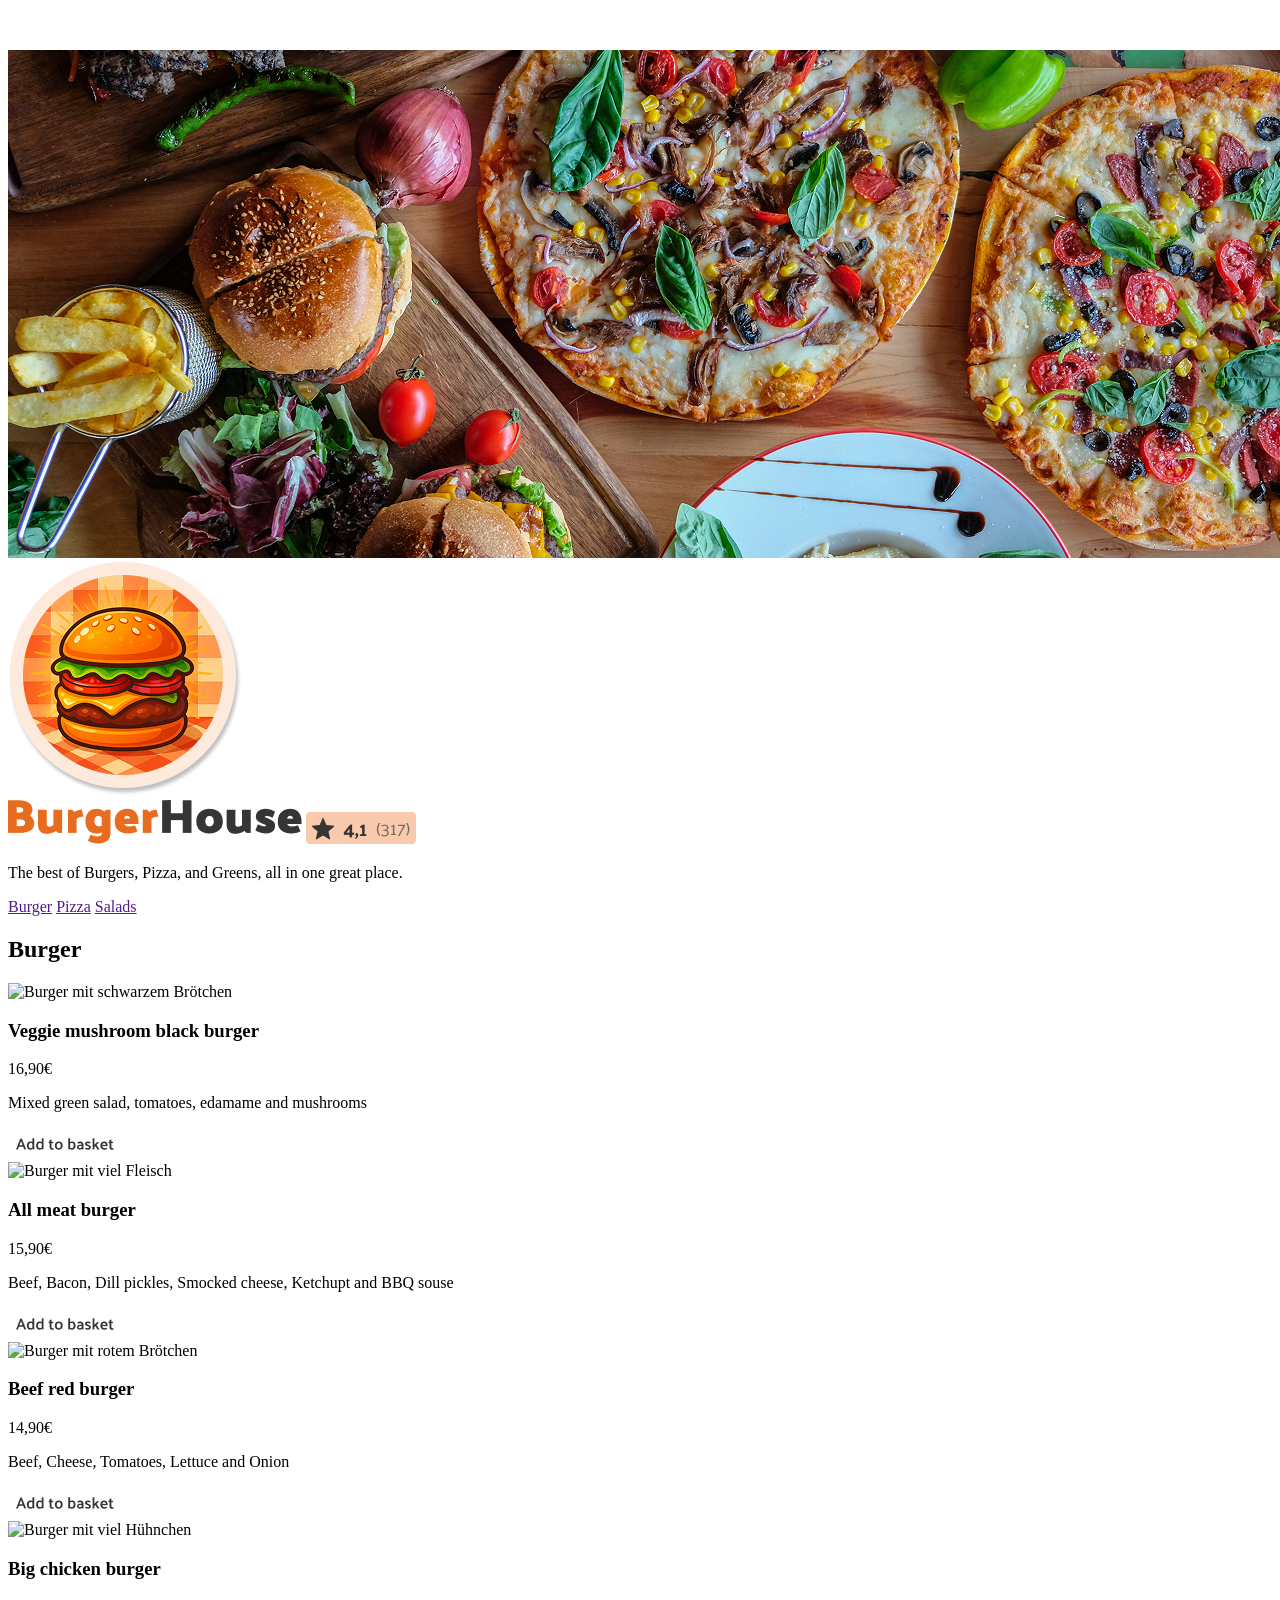
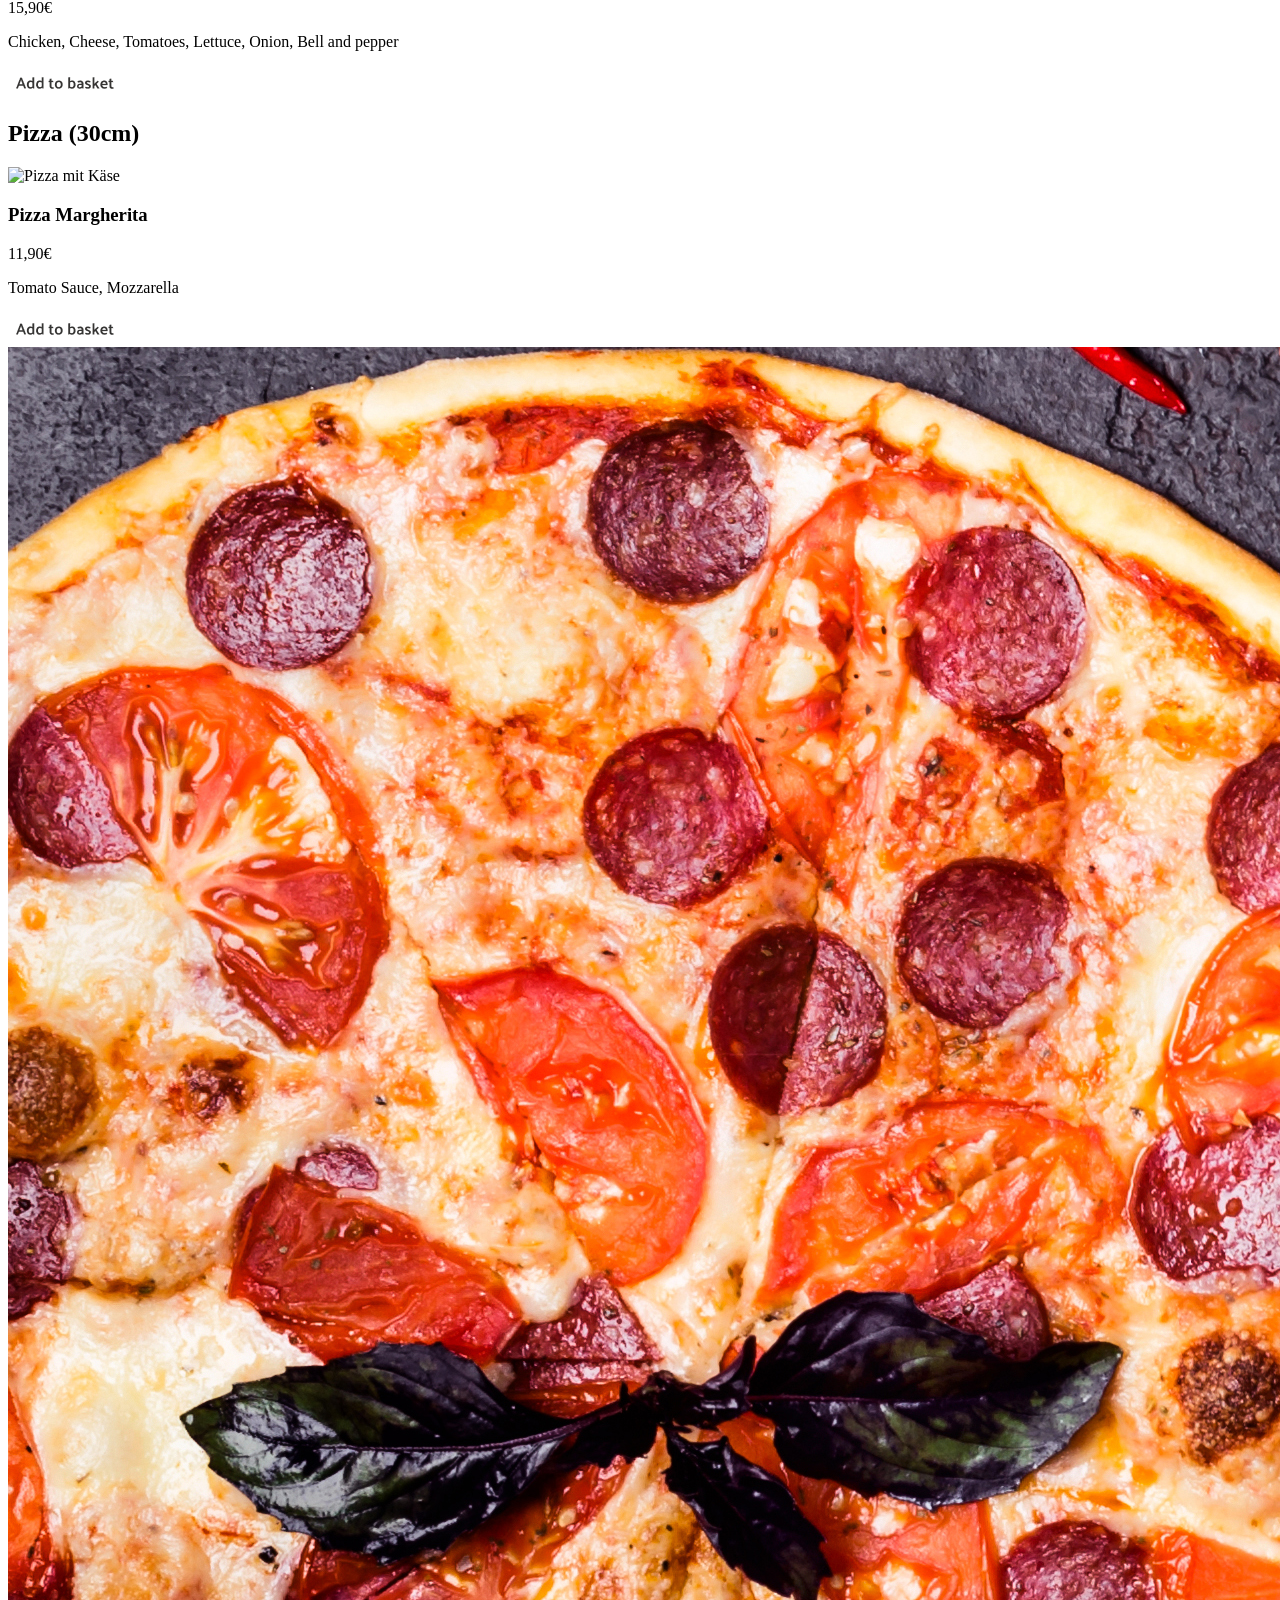
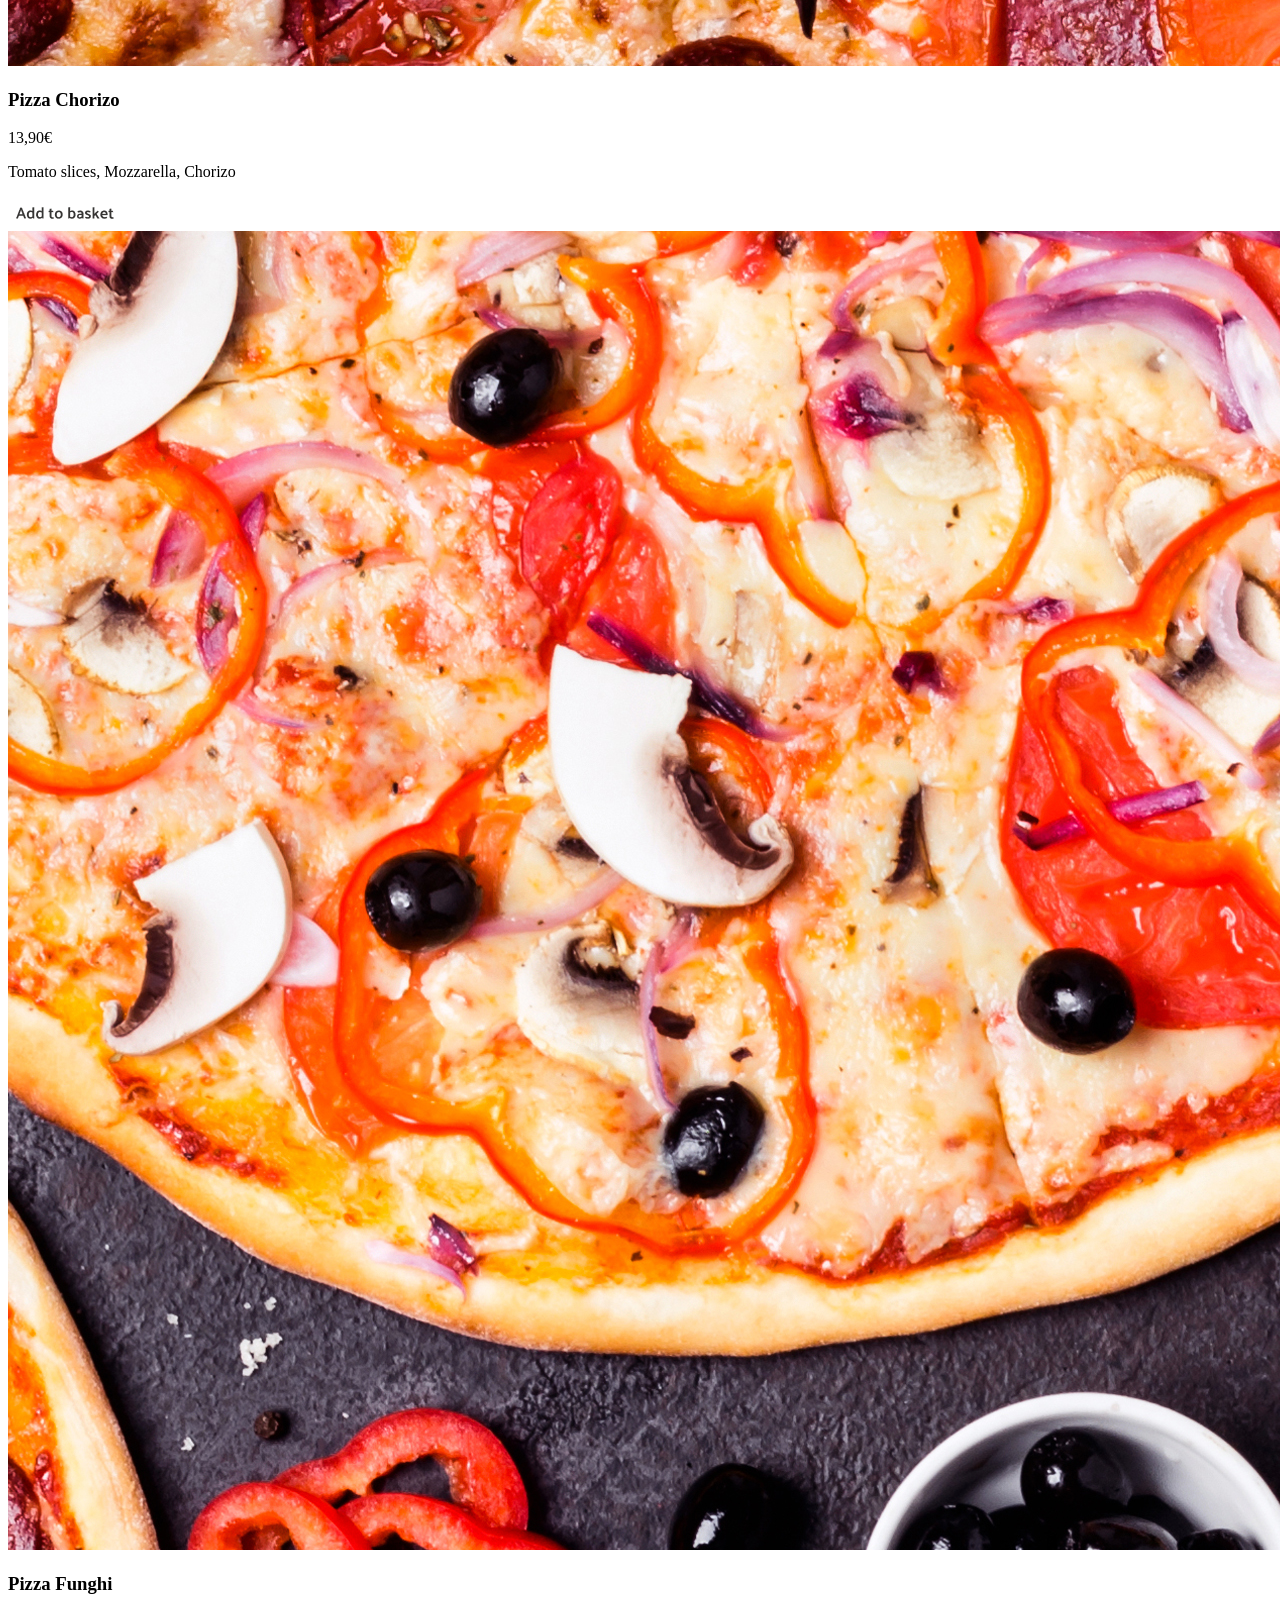
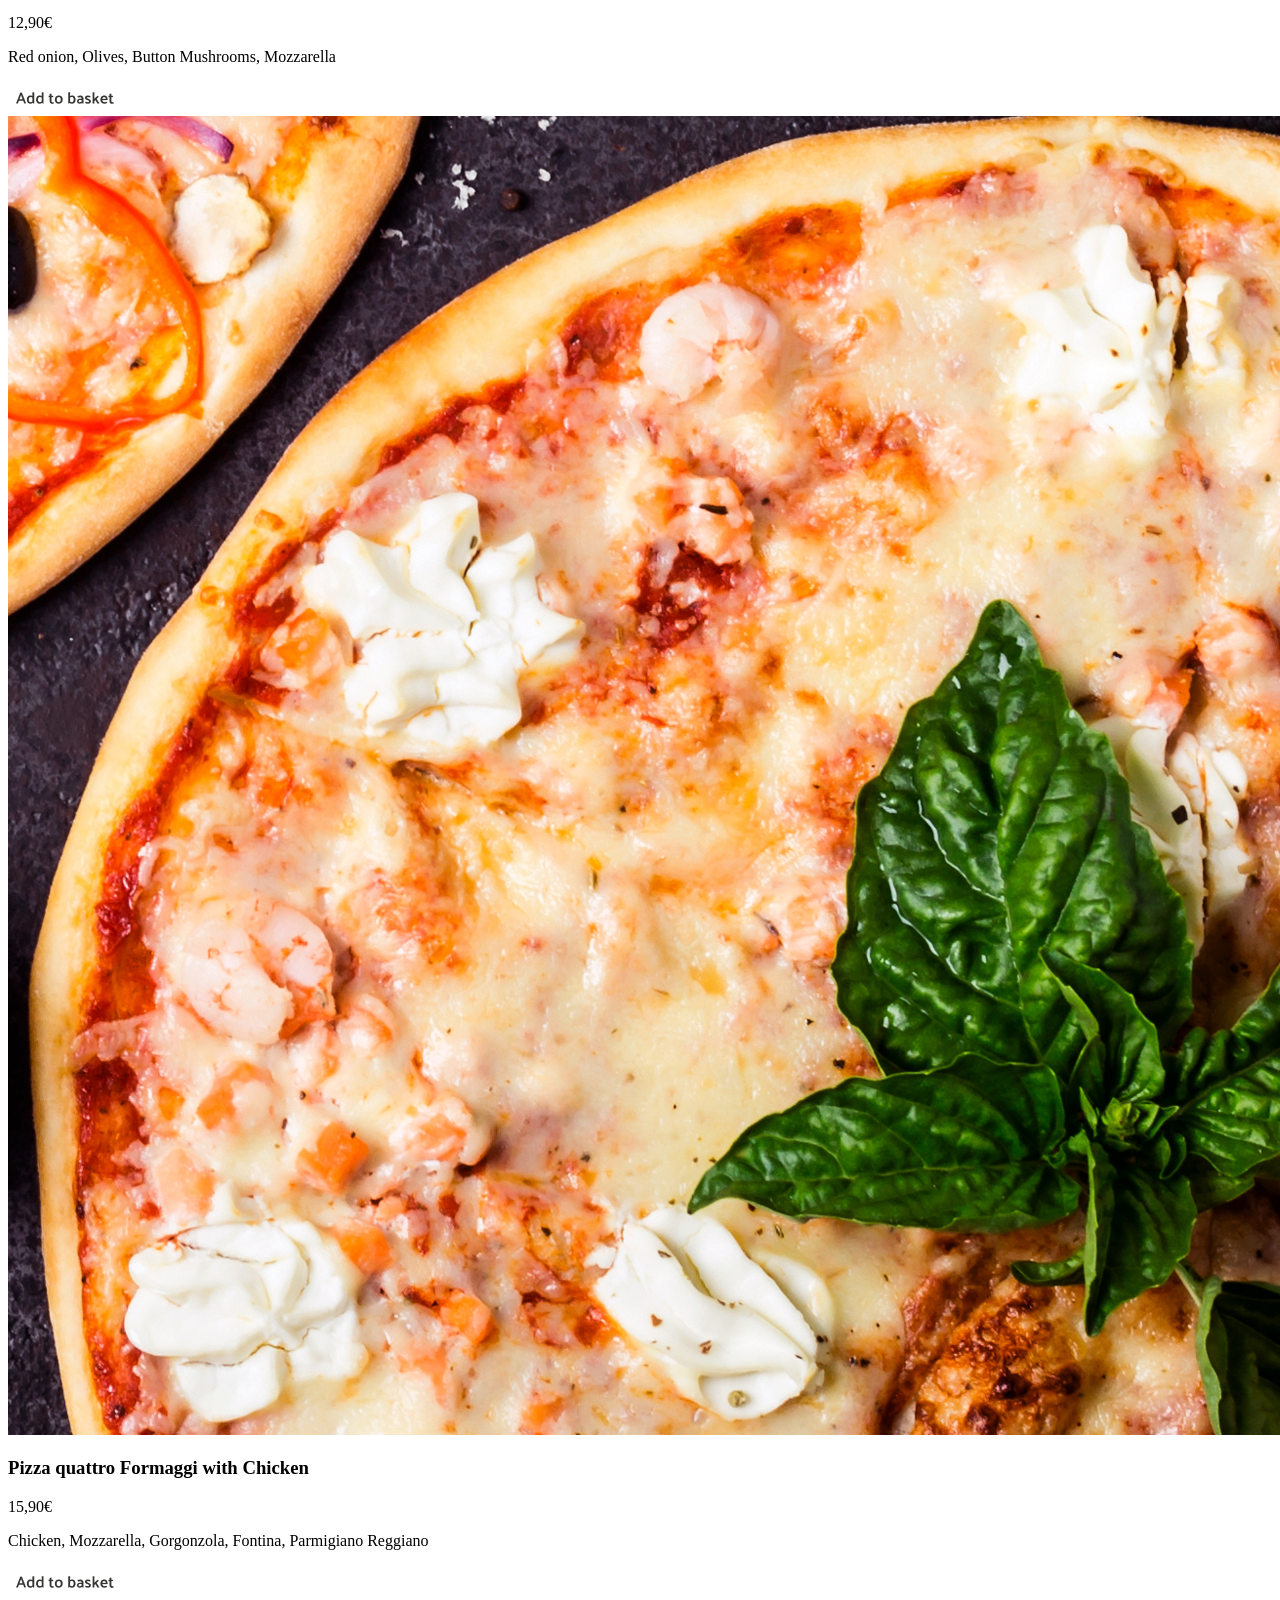
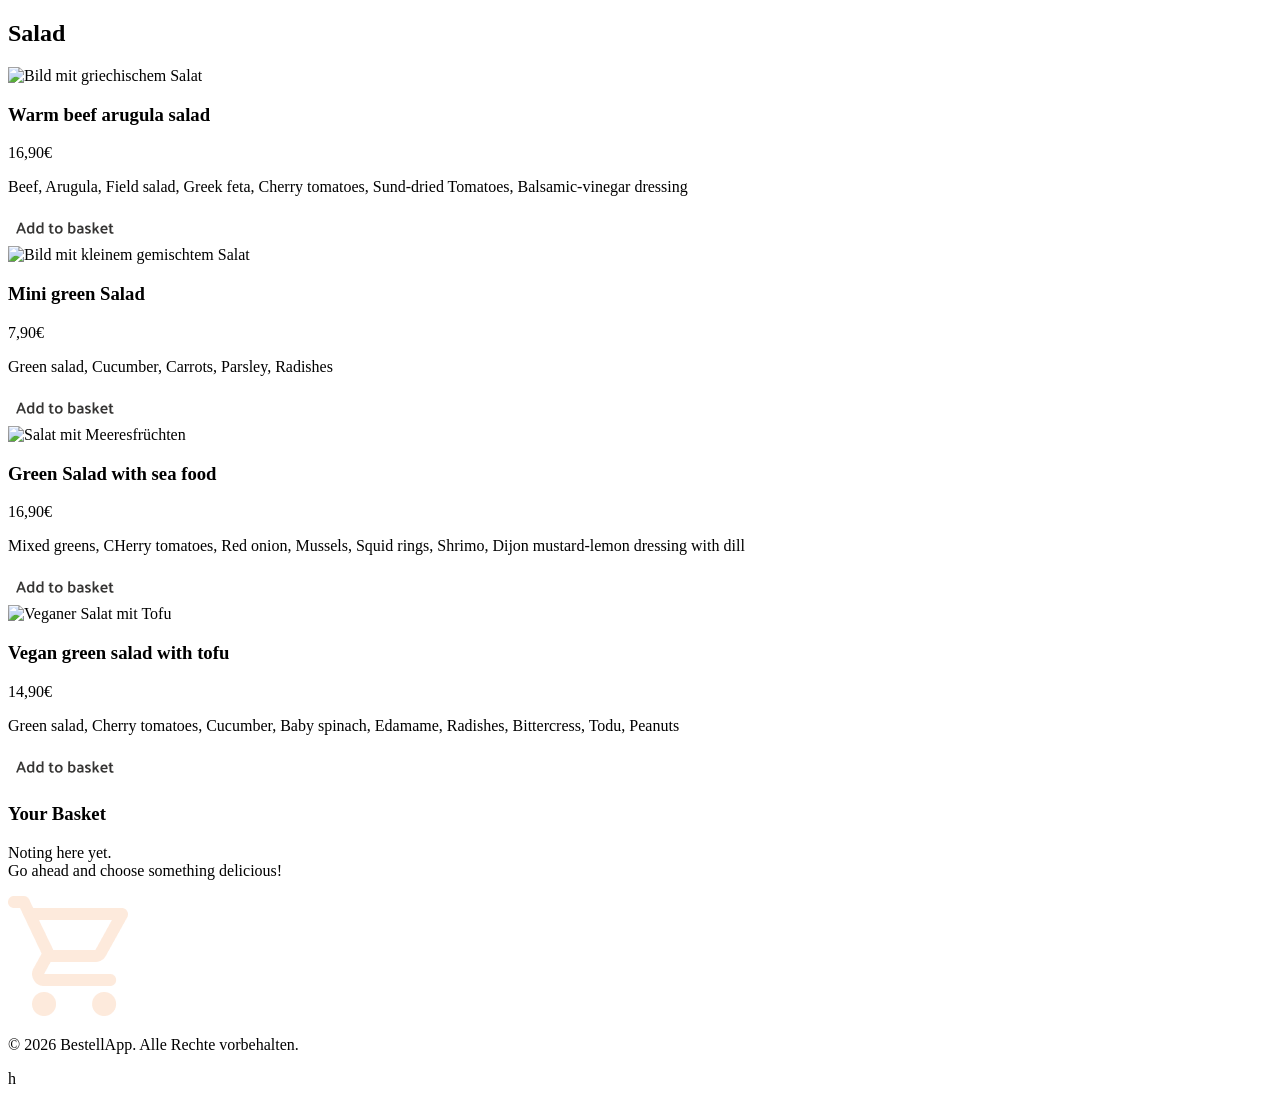
==== index.html @ 54f90e60 "added two more imgs/icons and added HTML Code" ====
<!DOCTYPE html>
<html lang="de">

<head>
    <meta charset="UTF-8">
    <meta name="viewport" content="width=device-width, initial-scale=1.0">
    <title>Bestell App</title>
    <link rel="icon" href="./assets/icons/favicon.svg" type="image/svg+xml">
</head>

<body>
    <header>
        <nav>
            <img src="./assets/icons/logo_icon.svg" alt="BestellApp Logo">
            <img src="./assets/icons/dehaze.png" alt="Aufklappmenü Icon">
        </nav>
    </header>
    <main>
        <section>
            <img src="./assets/img/background_img.png" alt="Hintergrundbild mit verschiedenem Essen">
            <img src="./assets/img/burger_logo.png" alt="Bild von Cartoon Burger">
            <section>
                <img src="./assets/img/BurgerHouse.png" alt="BurgerHouse Text Überschrift">
                <img src="./assets/icons/like_icon.png" alt="kleines bild mit Anzahl von Rezenseionen">
                <p>The best of Burgers, Pizza, and Greens, all in one great place.</p>
            </section>
            <section>
                <a href="">Burger</a>
                <a href="">Pizza</a>
                <a href="">Salads</a>
            </section>
        </section>
        <section>
            <div>
                <h2>Burger</h2>
            </div>
            <div>
                <img src="./assets/img/black_burger.jpg" alt="Burger mit schwarzem Brötchen">
                <div>
                    <h3>Veggie mushroom black burger</h3>
                    <p>16,90€</p>
                </div>
                <p>Mixed green salad, tomatoes, edamame and mushrooms</p>
                <div><img src="./assets/icons/button_add.png" alt="add to basket button"></div>
            </div>
            <div>
                <img src="./assets/img/meat_burger.jpg" alt="Burger mit viel Fleisch">
                <div>
                    <h3>All meat burger</h3>
                    <p>15,90€</p>
                </div>
                <p>Beef, Bacon, Dill pickles, Smocked cheese, Ketchupt and BBQ souse</p>
                <div><img src="./assets/icons/button_add.png" alt="add to basket button"></div>
            </div>
            <div>
                <img src="./assets/img/red_burger.jpg" alt="Burger mit rotem Brötchen">
                <div>
                    <h3>Beef red burger</h3>
                    <p>14,90€</p>
                </div>
                <p>Beef, Cheese, Tomatoes, Lettuce and Onion</p>
                <div><img src="./assets/icons/button_add.png" alt="add to basket button"></div>
            </div>
            <div>
                <img src="./assets/img/chicken_burger.jpg" alt="Burger mit viel Hühnchen">
                <div>
                    <h3>Big chicken burger</h3>
                    <p>15,90€</p>
                </div>
                <p>Chicken, Cheese, Tomatoes, Lettuce, Onion, Bell and pepper</p>
                <div><img src="./assets/icons/button_add.png" alt="add to basket button"></div>
            </div>
        </section>

        <section>
            <div>
                <h2>Pizza (30cm)</h2>
            </div>
            <div>
                <img src="./assets/img/pizza_margherita.jpg" alt="Pizza mit Käse">
                <div>
                    <h3>Pizza Margherita</h3>
                    <p>11,90€</p>
                </div>
                <p>Tomato Sauce, Mozzarella</p>
                <div><img src="./assets/icons/button_add.png" alt="add to basket button"></div>
            </div>
            <div>
                <img src="./assets/img/pizza_chorizo.jpg" alt="Pizza mit Salami">
                <div>
                    <h3>Pizza Chorizo</h3>
                    <p>13,90€</p>
                </div>
                <p>Tomato slices, Mozzarella, Chorizo</p>
                <div><img src="./assets/icons/button_add.png" alt="add to basket button"></div>
            </div>
            <div>
                <img src="./assets/img/pizza_funghi.jpg" alt="Pizza mit Pilzen">
                <div>
                    <h3>Pizza Funghi</h3>
                    <p>12,90€</p>
                </div>
                <p>Red onion, Olives, Button Mushrooms, Mozzarella</p>
                <div><img src="./assets/icons/button_add.png" alt="add to basket button"></div>
            </div>
            <div>
                <img src="./assets/img/pizza_chickenformaggi.jpg" alt="Pizza mit Käse und Hühnchen">
                <div>
                    <h3>Pizza quattro Formaggi with Chicken</h3>
                    <p>15,90€</p>
                </div>
                <p>Chicken, Mozzarella, Gorgonzola, Fontina, Parmigiano Reggiano</p>
                <div><img src="./assets/icons/button_add.png" alt="add to basket button"></div>
            </div>
        </section>

        <section>
            <div>
                <h2>Salad</h2>
            </div>
            <div>
                <img src="./assets/img/salad_arugula.jpg" alt="Bild mit griechischem Salat">
                <div>
                    <h3>Warm beef arugula salad</h3>
                    <p>16,90€</p>
                </div>
                <p>Beef, Arugula, Field salad, Greek feta, Cherry tomatoes, Sund-dried Tomatoes, Balsamic-vinegar dressing</p>
                <div><img src="./assets/icons/button_add.png" alt="add to basket button"></div>
            </div>
            <div>
                <img src="./assets/img/salad_mini.jpg" alt="Bild mit kleinem gemischtem Salat">
                <div>
                    <h3>Mini green Salad</h3>
                    <p>7,90€</p>
                </div>
                <p>Green salad, Cucumber, Carrots, Parsley, Radishes</p>
                <div><img src="./assets/icons/button_add.png" alt="add to basket button"></div>
            </div>
            <div>
                <img src="./assets/img/salad_seafood.jpg" alt="Salat mit Meeresfrüchten">
                <div>
                    <h3>Green Salad with sea food</h3>
                    <p>16,90€</p>
                </div>
                <p>Mixed greens, CHerry tomatoes, Red onion, Mussels, Squid rings, Shrimo, Dijon mustard-lemon dressing with dill</p>
                <div><img src="./assets/icons/button_add.png" alt="add to basket button"></div>
            </div>
            <div>
                <img src="./assets/img/salad_vegan.jpg" alt="Veganer Salat mit Tofu">
                <div>
                    <h3>Vegan green salad with tofu</h3>
                    <p>14,90€</p>
                </div>
                <p>Green salad, Cherry tomatoes, Cucumber, Baby spinach, Edamame, Radishes, Bittercress, Todu, Peanuts</p>
                <div><img src="./assets/icons/button_add.png" alt="add to basket button"></div>
            </div>
        </section>

        <section>
            <h3>Your Basket</h3>
            <p>Noting here yet. <br> Go ahead and choose something delicious!</p>
            <img src="./assets/icons/shopping_cart.png" alt="Icon von Einkaufswagen">
        </section>

    </main>
    <footer>
        <p>© 2026 BestellApp. Alle Rechte vorbehalten.</p>
    </footer>
</body>

</html>h
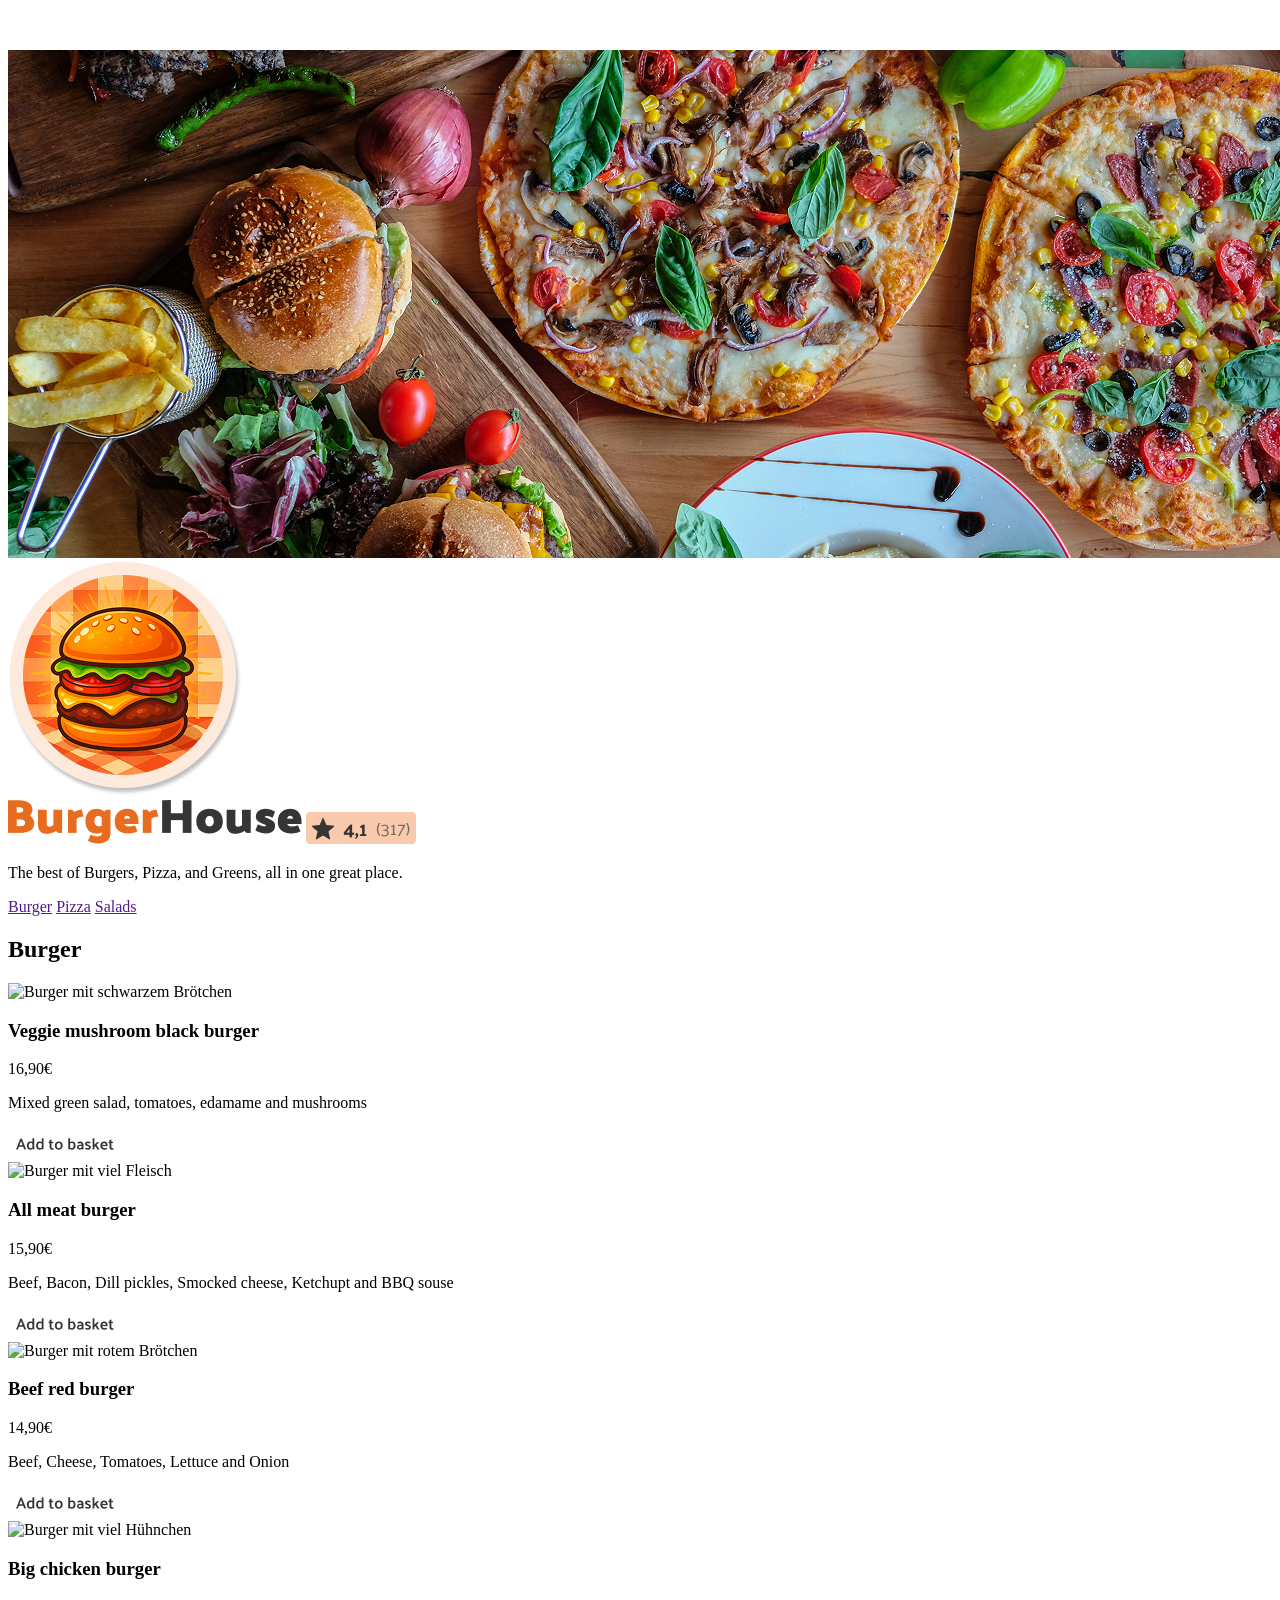
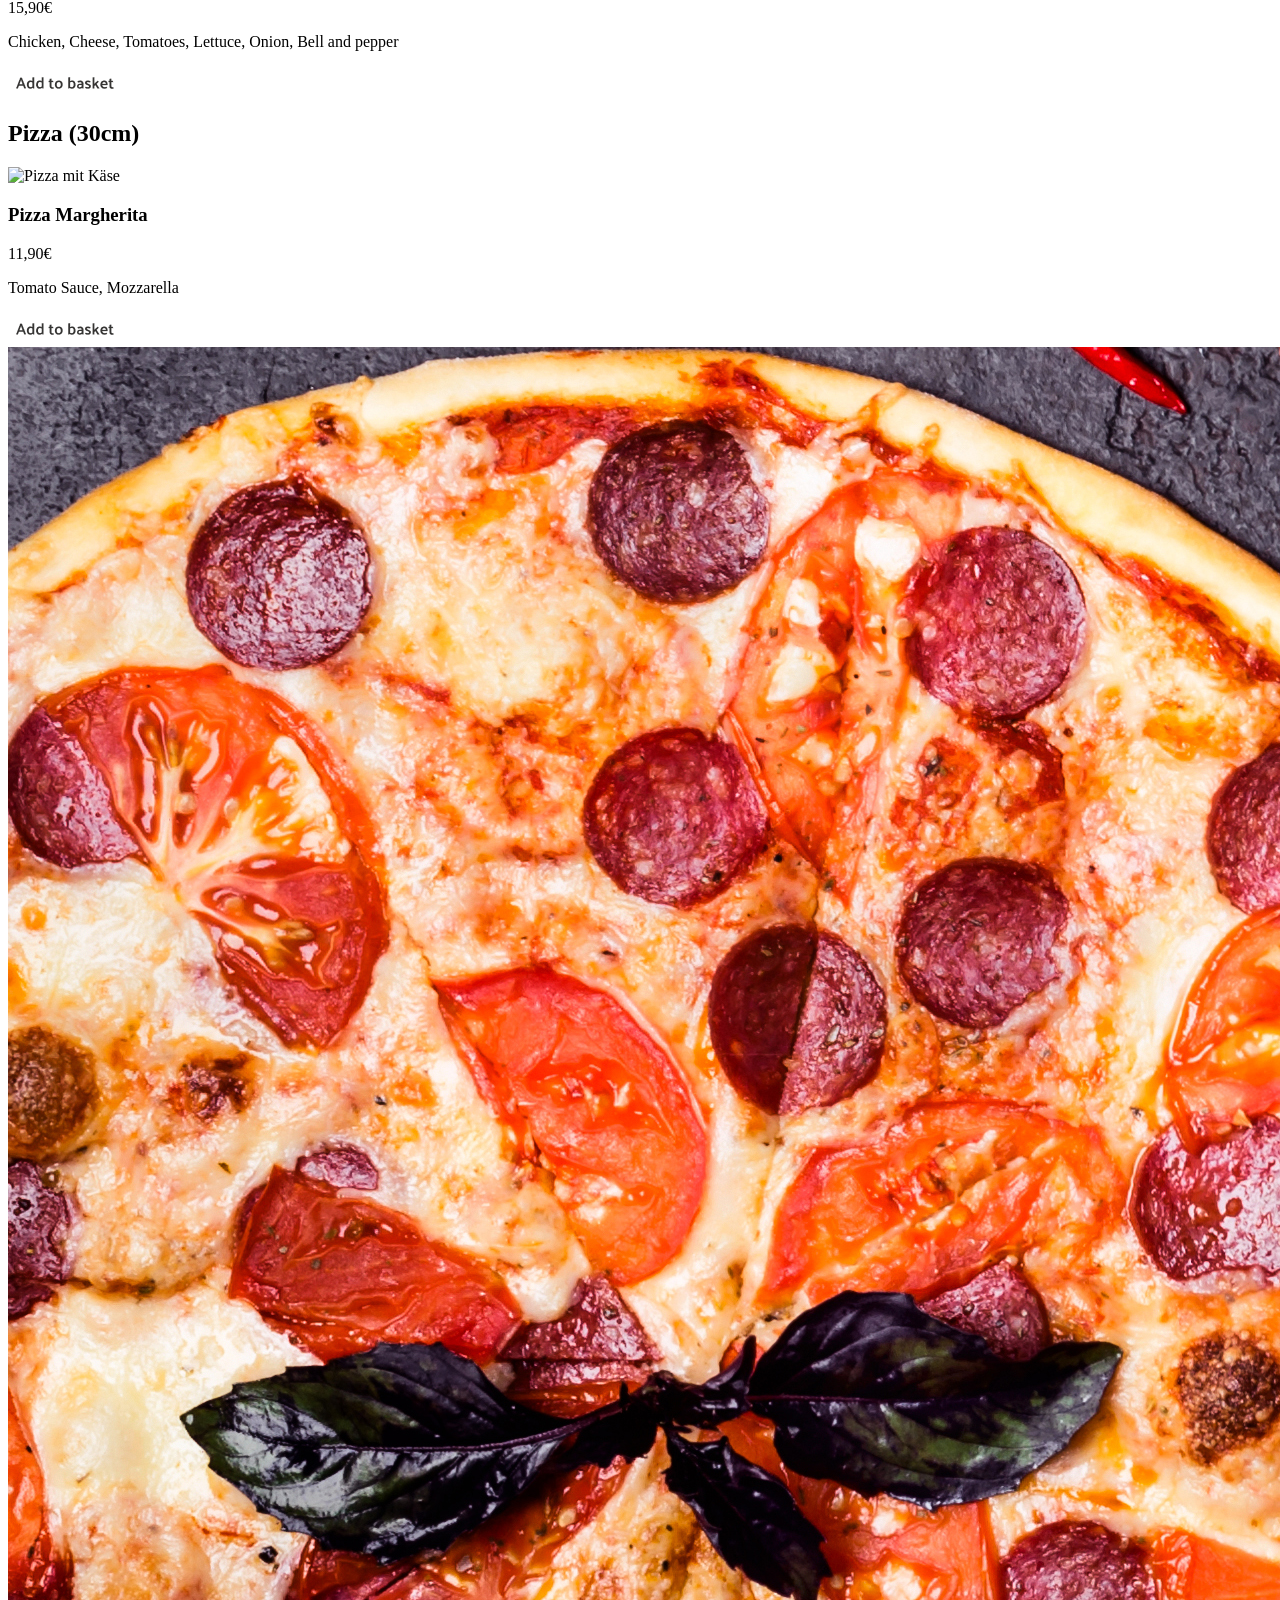
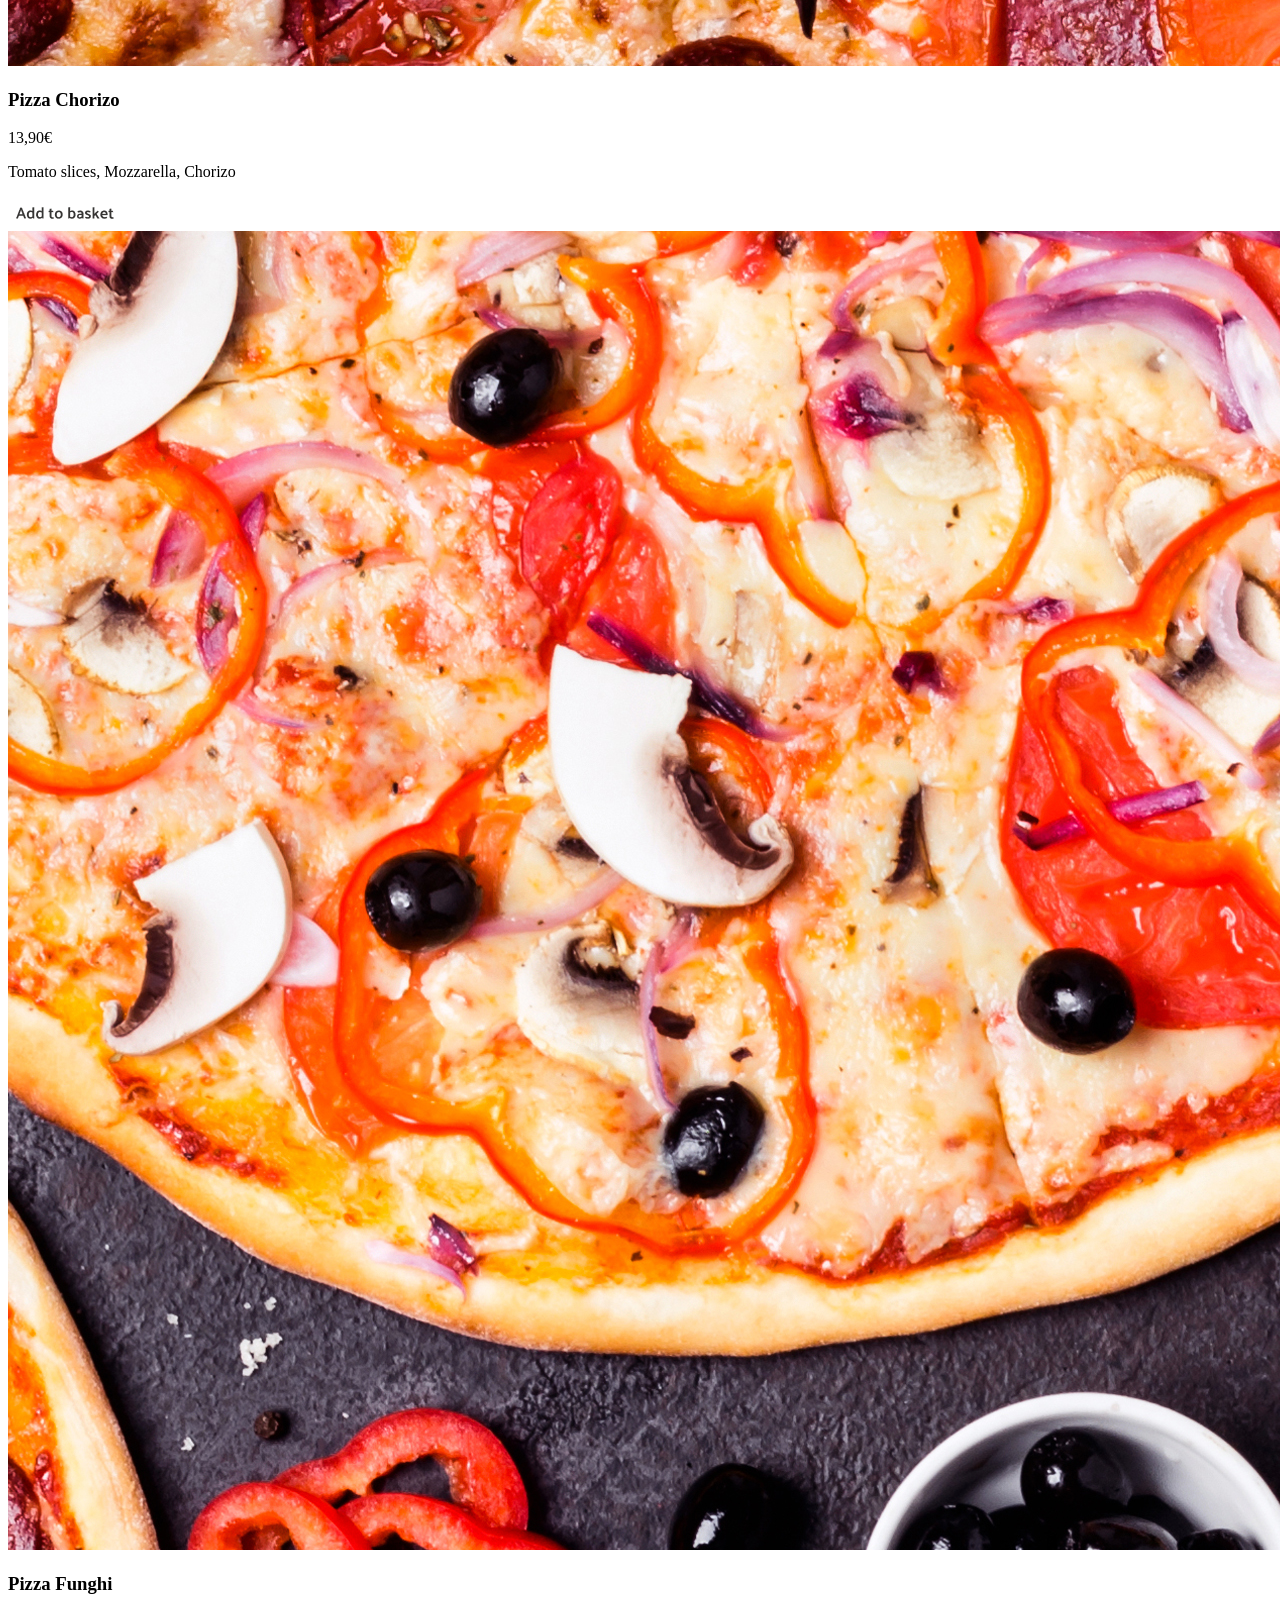
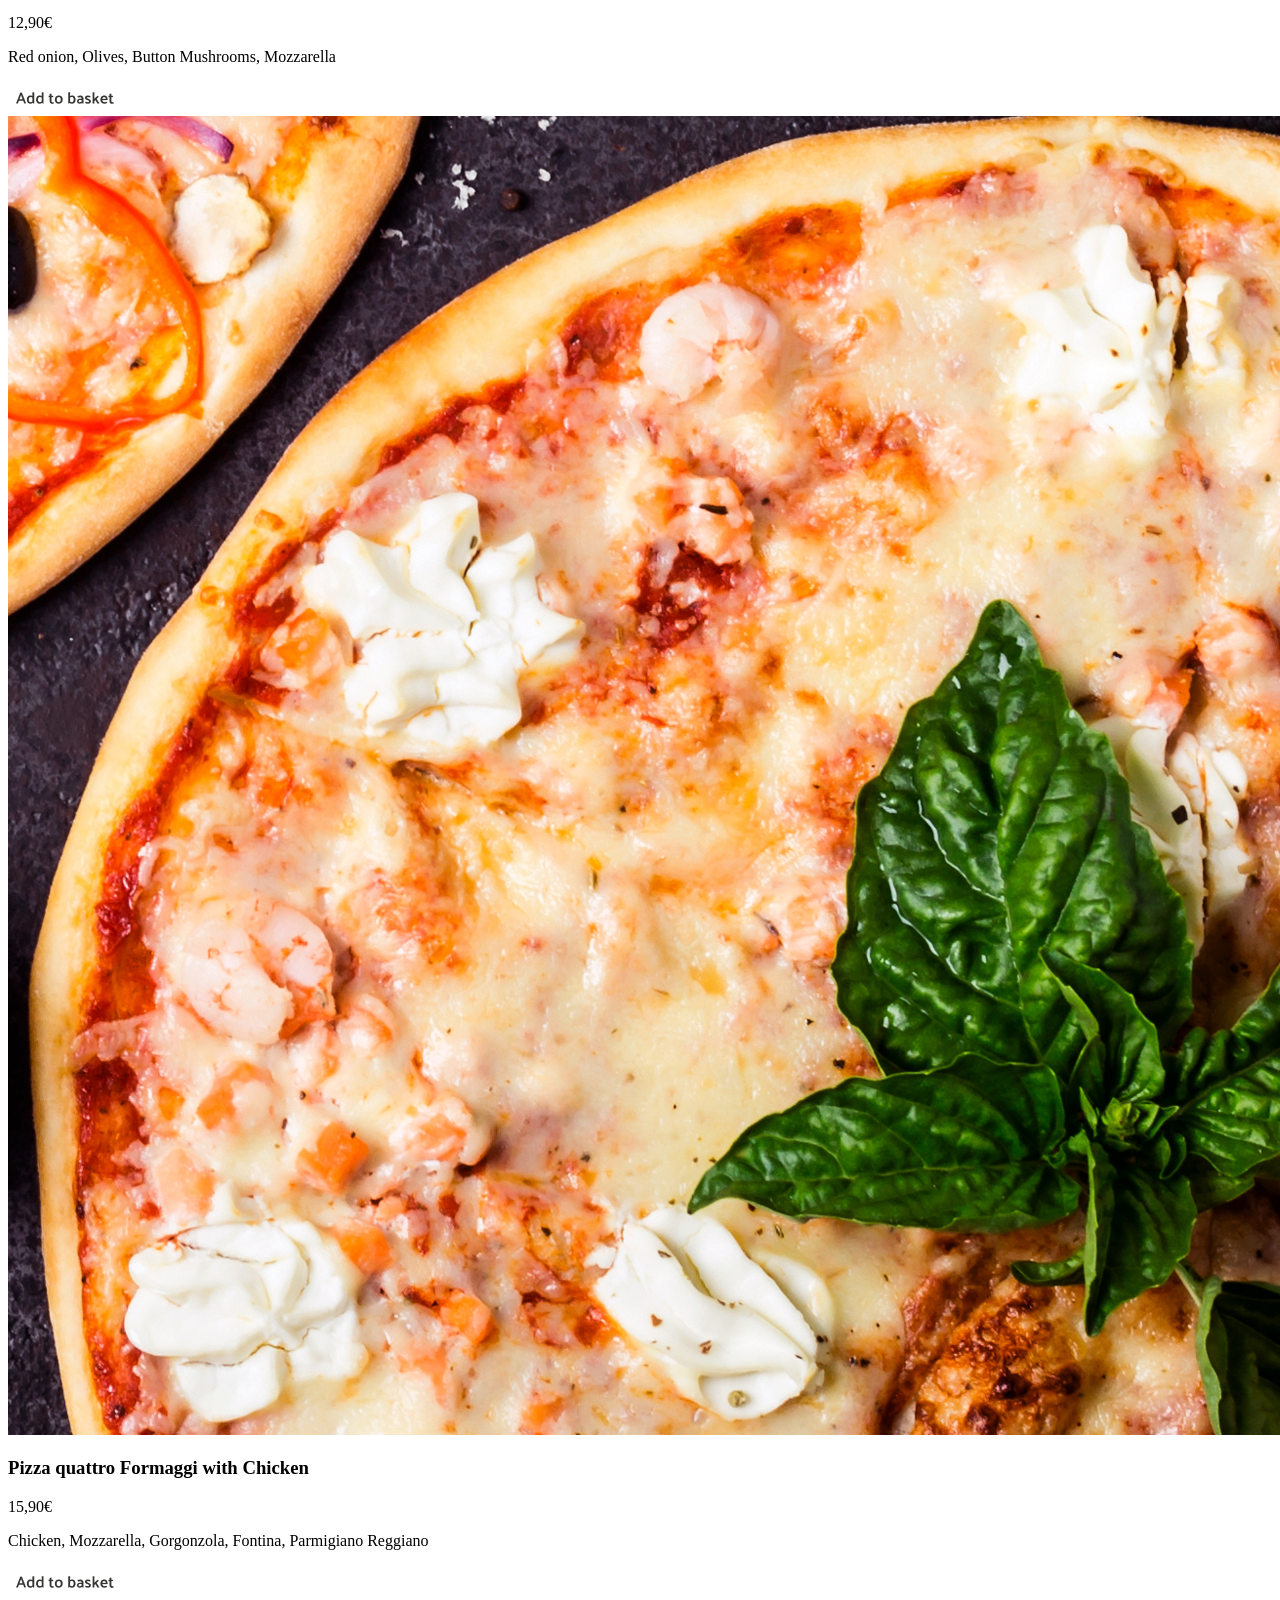
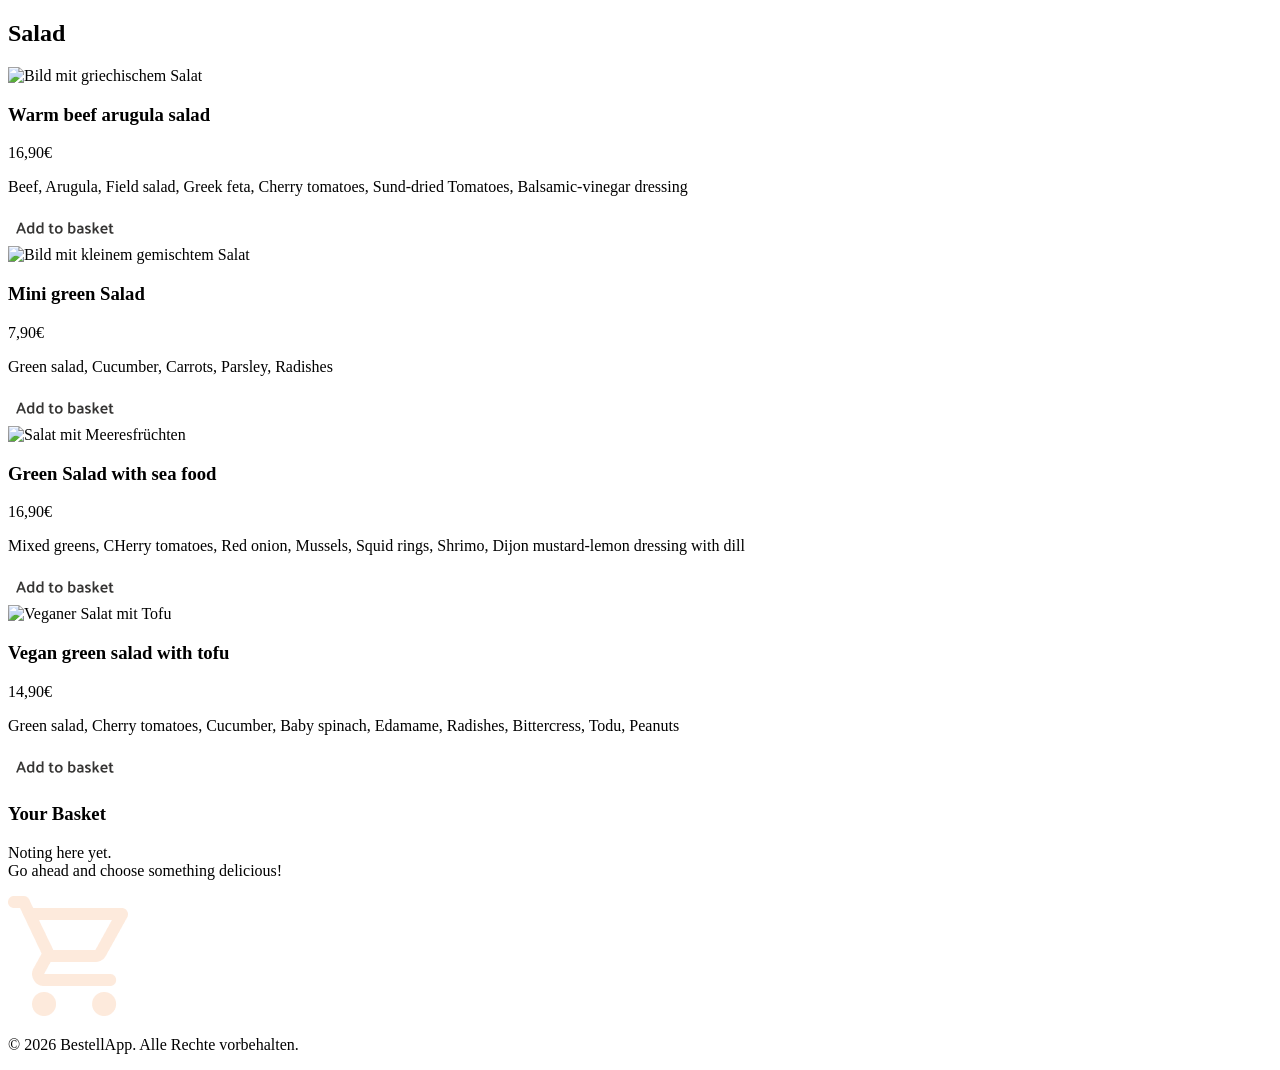
==== commit 241213b5: "added links to js and css data in the html code" ====
--- a/index.html
+++ b/index.html
@@ -5,7 +5,15 @@
     <meta charset="UTF-8">
     <meta name="viewport" content="width=device-width, initial-scale=1.0">
     <title>Bestell App</title>
+    <script src="./scripts/db.js"></script>
+    <script src="./scripts/template.js"></script>
+    <script src="./script.js"></script>
     <link rel="icon" href="./assets/icons/favicon.svg" type="image/svg+xml">
+    <link rel="stylesheet" href="./styles/assets.css">
+    <link rel="stylesheet" href="./styles/basket.css">
+    <link rel="stylesheet" href="./styles/fonts.css">
+    <link rel="stylesheet" href="./styles/standard.css">
+    <link rel="stylesheet" href="./style.css">
 </head>
 
 <body>
@@ -168,4 +176,4 @@
     </footer>
 </body>
 
-</html>h+</html>
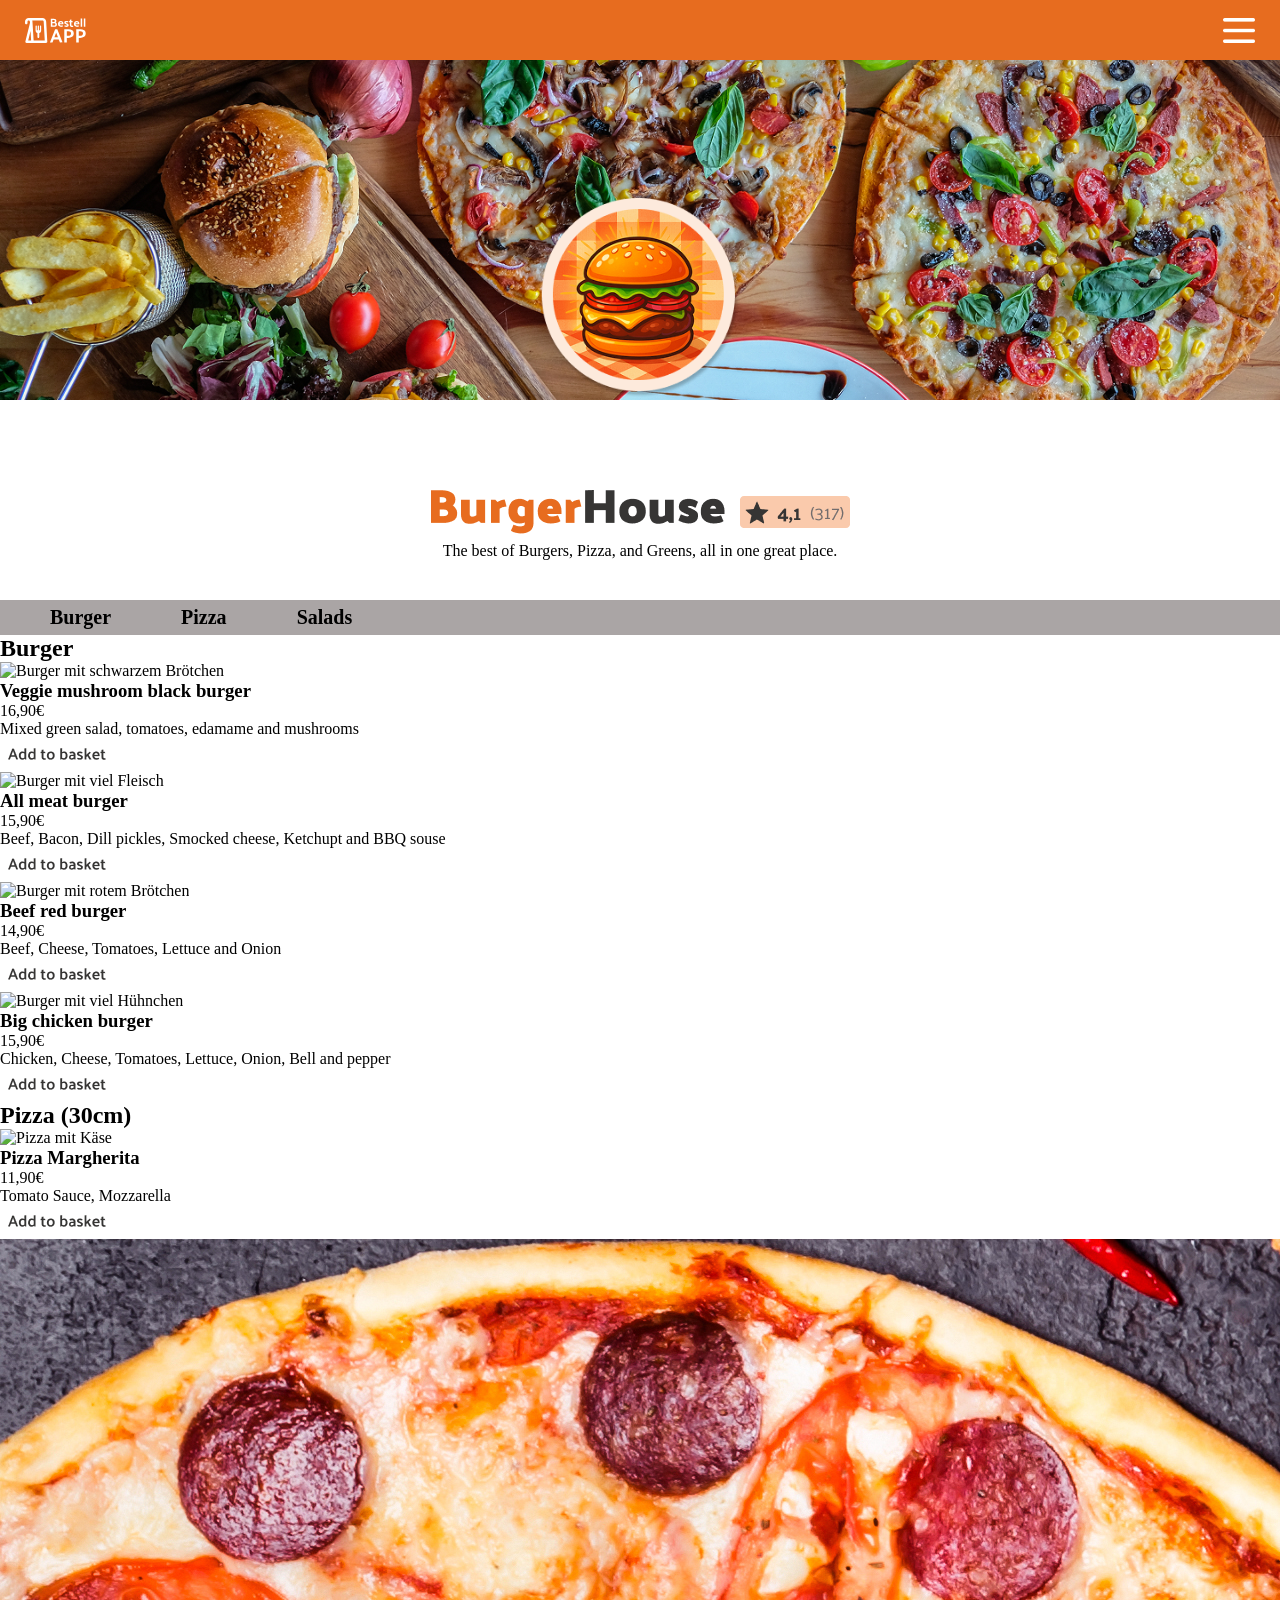
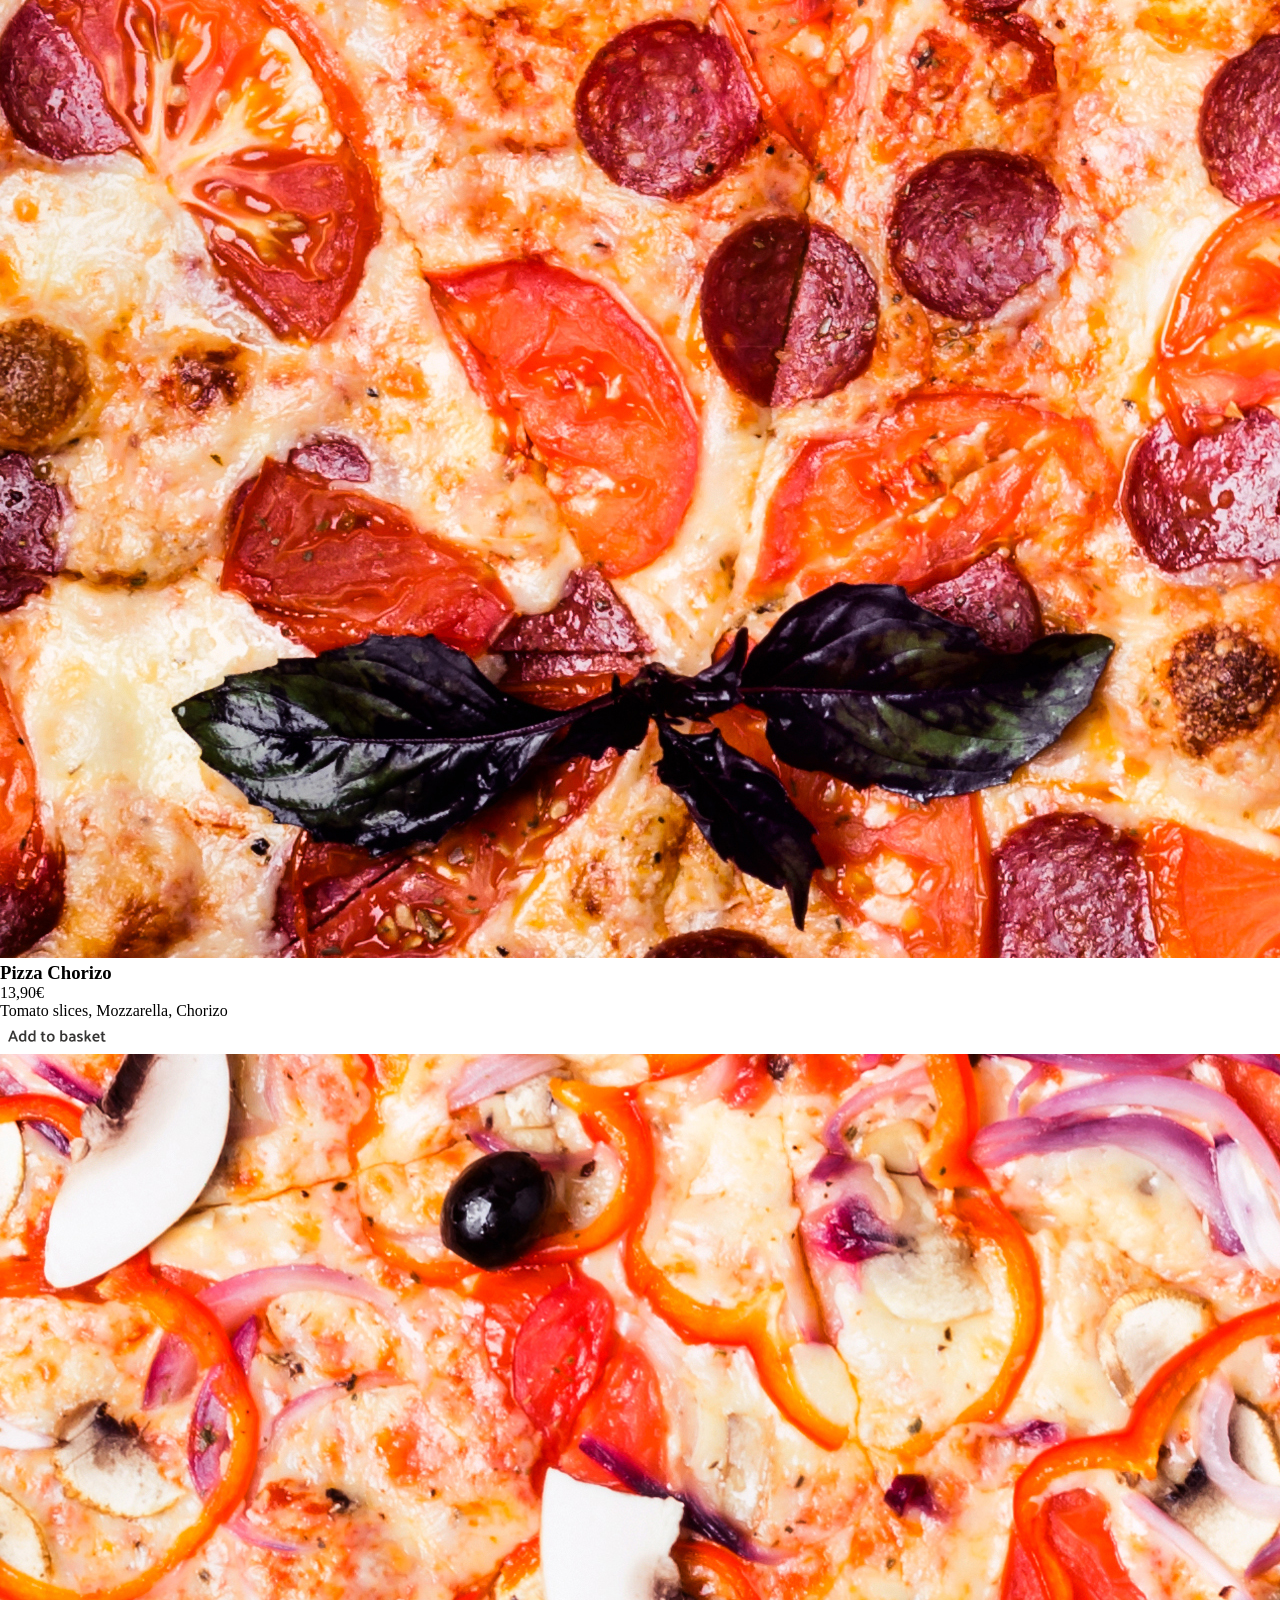
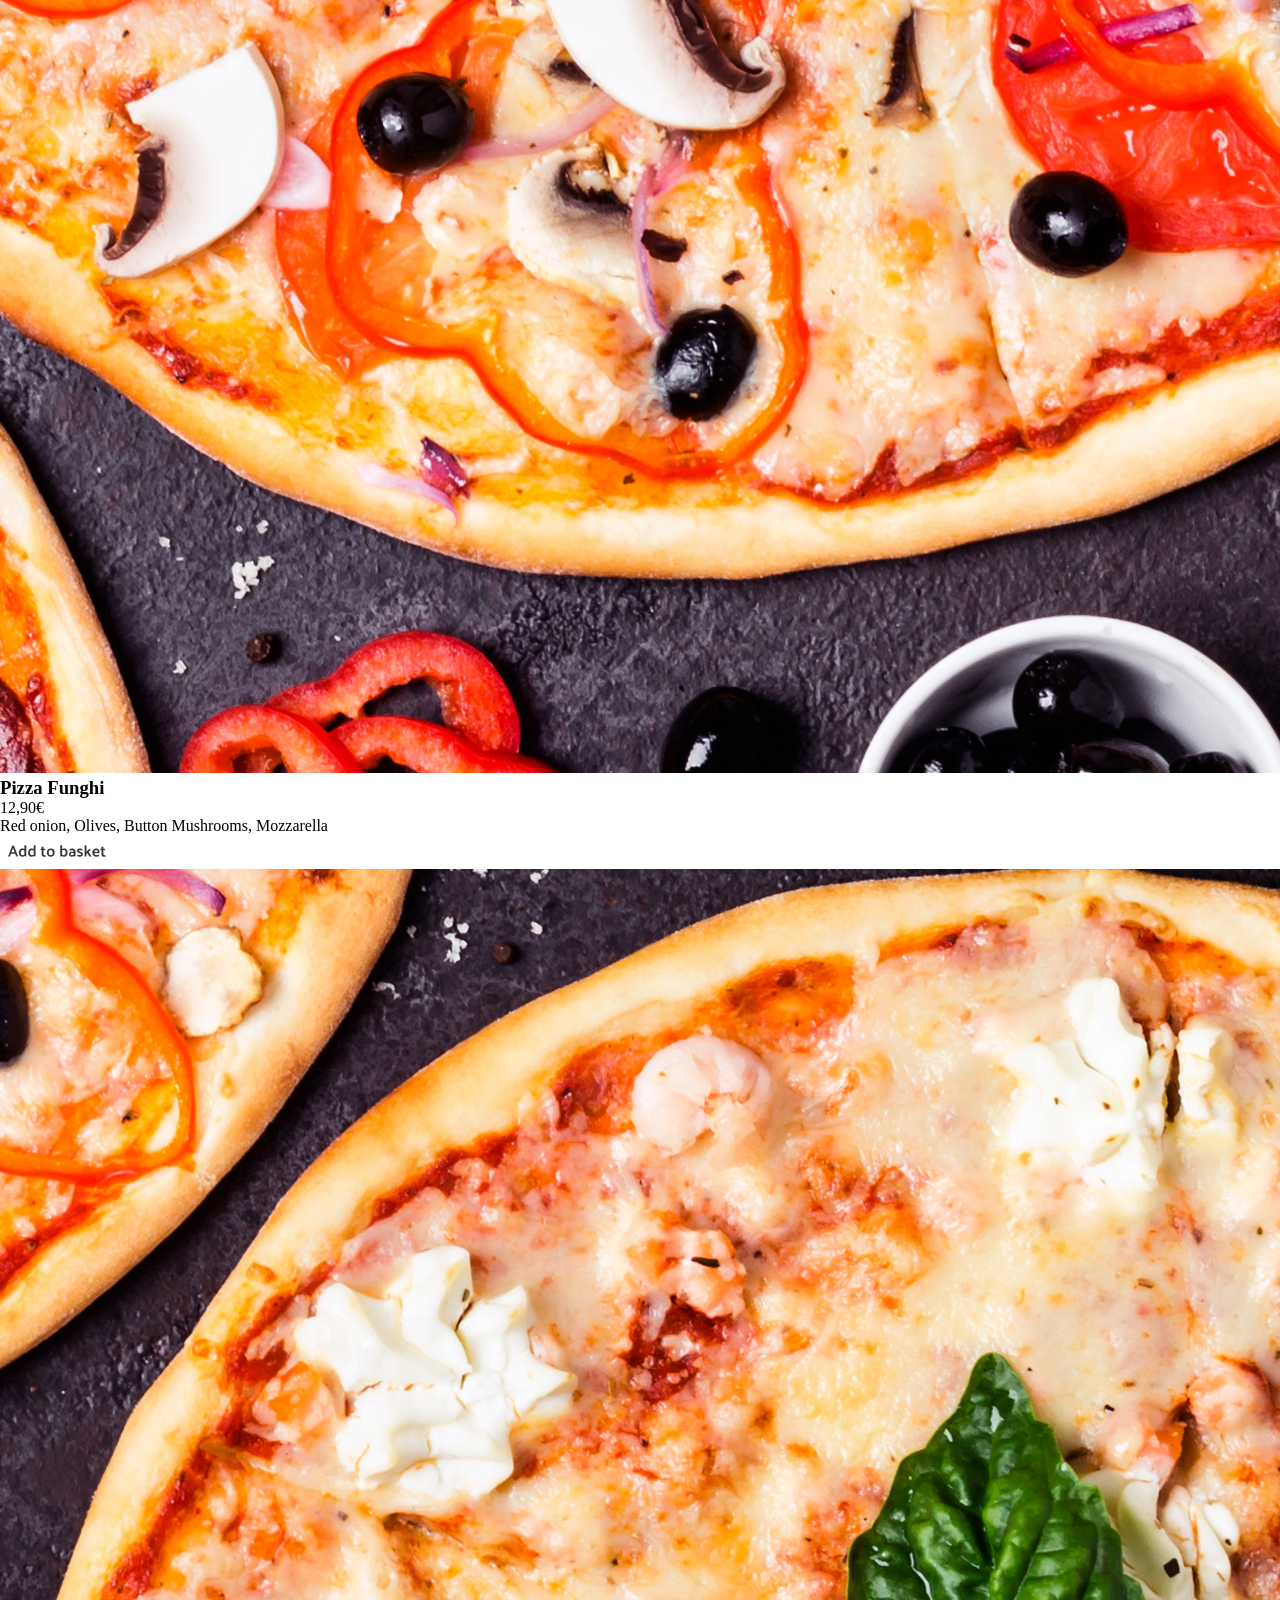
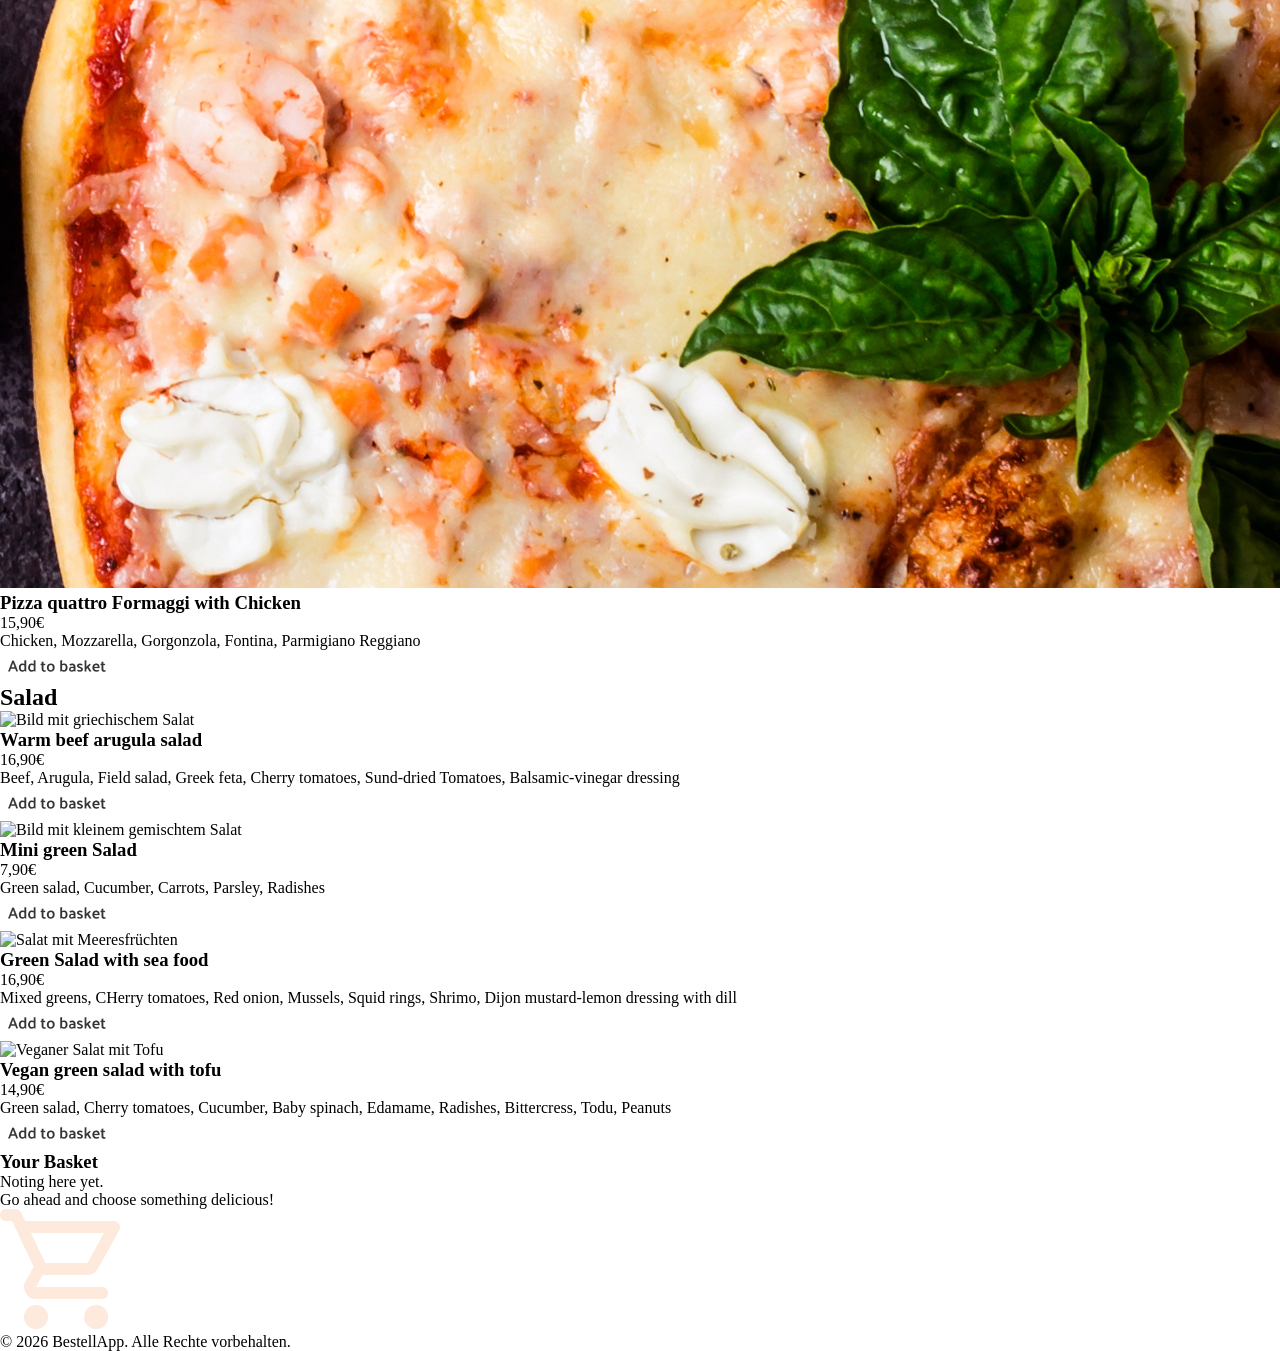
==== commit 2c8308e4: "added lot of css styles to it" ====
--- a/index.html
+++ b/index.html
@@ -18,24 +18,28 @@
 
 <body>
     <header>
-        <nav>
-            <img src="./assets/icons/logo_icon.svg" alt="BestellApp Logo">
-            <img src="./assets/icons/dehaze.png" alt="Aufklappmenü Icon">
+        <nav class="header">
+            <img class="headerIcons" src="./assets/icons/logo_icon.svg" alt="BestellApp Logo">
+            <img class="headerIcons" src="./assets/icons/dehaze.png" alt="Aufklappmenü Icon">
         </nav>
     </header>
     <main>
         <section>
-            <img src="./assets/img/background_img.png" alt="Hintergrundbild mit verschiedenem Essen">
+            <div class="bgBurgerLogo"></div>
+            <div class="restaurantLogo" >
             <img src="./assets/img/burger_logo.png" alt="Bild von Cartoon Burger">
-            <section>
-                <img src="./assets/img/BurgerHouse.png" alt="BurgerHouse Text Überschrift">
-                <img src="./assets/icons/like_icon.png" alt="kleines bild mit Anzahl von Rezenseionen">
+            </div>
+            <section class="headlineSection">
+                <div class="headlineTitle">
+                    <img src="./assets/img/BurgerHouse.png" alt="BurgerHouse Text Überschrift">
+                    <img src="./assets/icons/like_icon.png" alt="kleines bild mit Anzahl von Rezenseionen">
+                </div>
                 <p>The best of Burgers, Pizza, and Greens, all in one great place.</p>
             </section>
-            <section>
-                <a href="">Burger</a>
-                <a href="">Pizza</a>
-                <a href="">Salads</a>
+            <section class="linkMenu" >
+                <a class="linkButton" href="">Burger</a>
+                <a class="linkButton" href="">Pizza</a>
+                <a class="linkButton" href="">Salads</a>
             </section>
         </section>
         <section>
@@ -132,7 +136,8 @@
                     <h3>Warm beef arugula salad</h3>
                     <p>16,90€</p>
                 </div>
-                <p>Beef, Arugula, Field salad, Greek feta, Cherry tomatoes, Sund-dried Tomatoes, Balsamic-vinegar dressing</p>
+                <p>Beef, Arugula, Field salad, Greek feta, Cherry tomatoes, Sund-dried Tomatoes, Balsamic-vinegar
+                    dressing</p>
                 <div><img src="./assets/icons/button_add.png" alt="add to basket button"></div>
             </div>
             <div>
@@ -150,7 +155,8 @@
                     <h3>Green Salad with sea food</h3>
                     <p>16,90€</p>
                 </div>
-                <p>Mixed greens, CHerry tomatoes, Red onion, Mussels, Squid rings, Shrimo, Dijon mustard-lemon dressing with dill</p>
+                <p>Mixed greens, CHerry tomatoes, Red onion, Mussels, Squid rings, Shrimo, Dijon mustard-lemon dressing
+                    with dill</p>
                 <div><img src="./assets/icons/button_add.png" alt="add to basket button"></div>
             </div>
             <div>
@@ -159,7 +165,8 @@
                     <h3>Vegan green salad with tofu</h3>
                     <p>14,90€</p>
                 </div>
-                <p>Green salad, Cherry tomatoes, Cucumber, Baby spinach, Edamame, Radishes, Bittercress, Todu, Peanuts</p>
+                <p>Green salad, Cherry tomatoes, Cucumber, Baby spinach, Edamame, Radishes, Bittercress, Todu, Peanuts
+                </p>
                 <div><img src="./assets/icons/button_add.png" alt="add to basket button"></div>
             </div>
         </section>
--- a/styles/assets.css
+++ b/styles/assets.css
@@ -0,0 +1,23 @@
+.headerIcons {
+    height: 25px;
+    margin: 25px;
+}
+.backgroundImg {
+    height: 510px;
+    width: 100%;
+    object-fit: cover;
+}
+.headlineTitle {
+    display: flex;
+    justify-content: center;
+    align-items: center;
+    height: 60px;
+    gap: 15px;
+}
+.linkButton {
+    padding-left: 50px;
+    font-size: 20px;
+    color: black;
+    font-weight: bold;
+    border-radius: 20px;
+}
--- a/styles/fonts.css
+++ b/styles/fonts.css
@@ -0,0 +1,14 @@
+/* Font Section */
+@font-face {
+    font-family: 'Figtree';
+    src: url('fonts/static/Figtree-Regular.ttf') format('truetype');
+    font-weight: normal;
+    font-style: normal;
+}
+
+@font-face {
+    font-family: 'Figtree';
+    src: url('fonts/static/Figtree-Bold.ttf') format('truetype');
+    font-weight: bold;
+    font-style: normal;
+}
--- a/styles/standard.css
+++ b/styles/standard.css
@@ -0,0 +1,8 @@
+*{
+    box-sizing: border-box;
+    margin: 0;
+    scroll-behavior: smooth;
+}
+a{
+    text-decoration: none;
+}
--- a/style.css
+++ b/style.css
@@ -0,0 +1,45 @@
+.header {
+    position: absolute;
+    display: flex;
+    height: 60px;
+    width: 100%;
+    background-color: #E76C1F;
+    justify-content: space-between;
+    align-items: center;
+}
+.bgBurgerLogo {
+    position: relative, fixed;
+    display: flex;
+    height: 400px;
+    background-image: url(./assets/img/background_img.png);
+    background-size: cover;
+    background-repeat: no-repeat;
+    justify-content: center;
+    align-items: end;
+    z-index: 19;
+}
+.restaurantLogo {
+    position: absolute;
+    z-index: 20;
+    height: 200px;
+    width: 100%;
+    display: flex;
+    justify-content: center;
+    top: 22%;
+}
+.headlineSection {
+    display: flex;
+    height: 200px;
+    flex-direction: column;
+    justify-content: center;
+    align-items: center;
+    padding-top: 8vh;
+    padding-bottom: 30px;
+}
+.linkMenu {
+    display: flex;
+    align-items: center;
+    height: 35px;
+    background-color: rgb(170, 165, 165);
+    gap: 20px;
+}
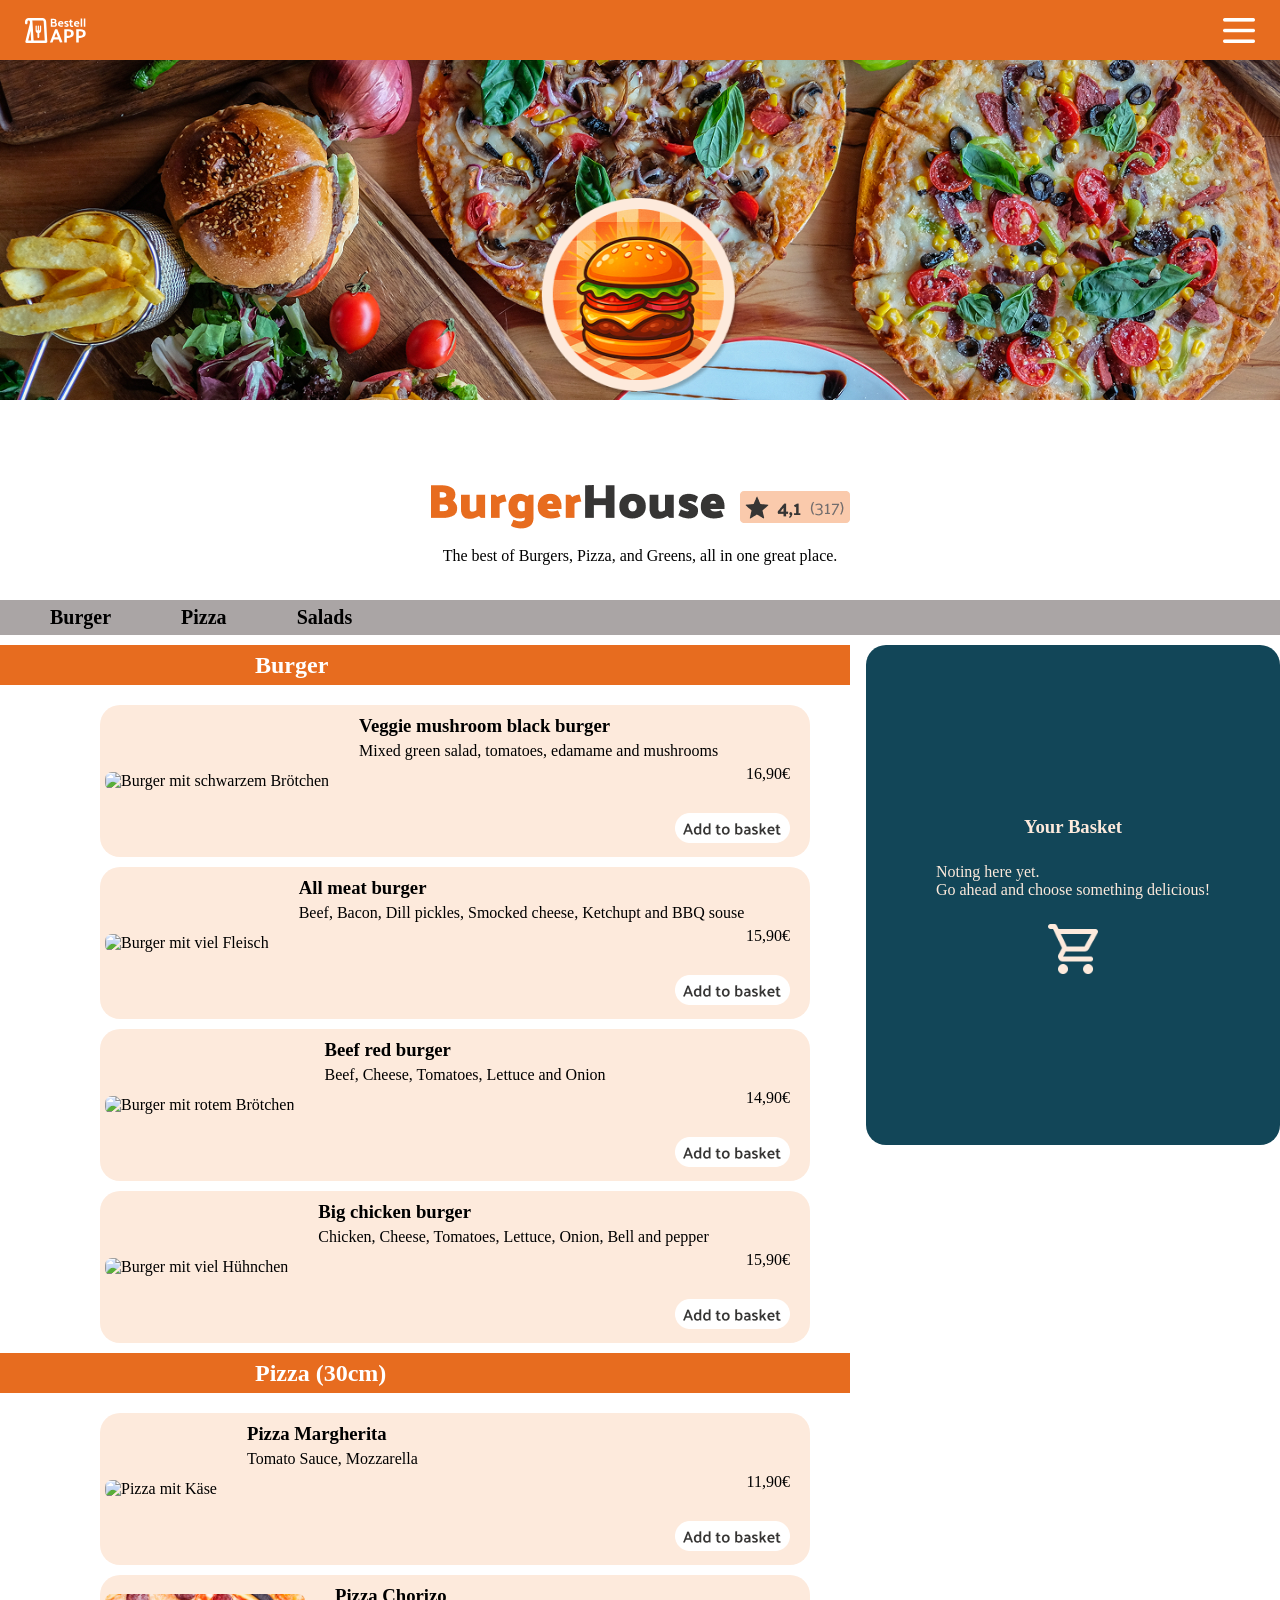
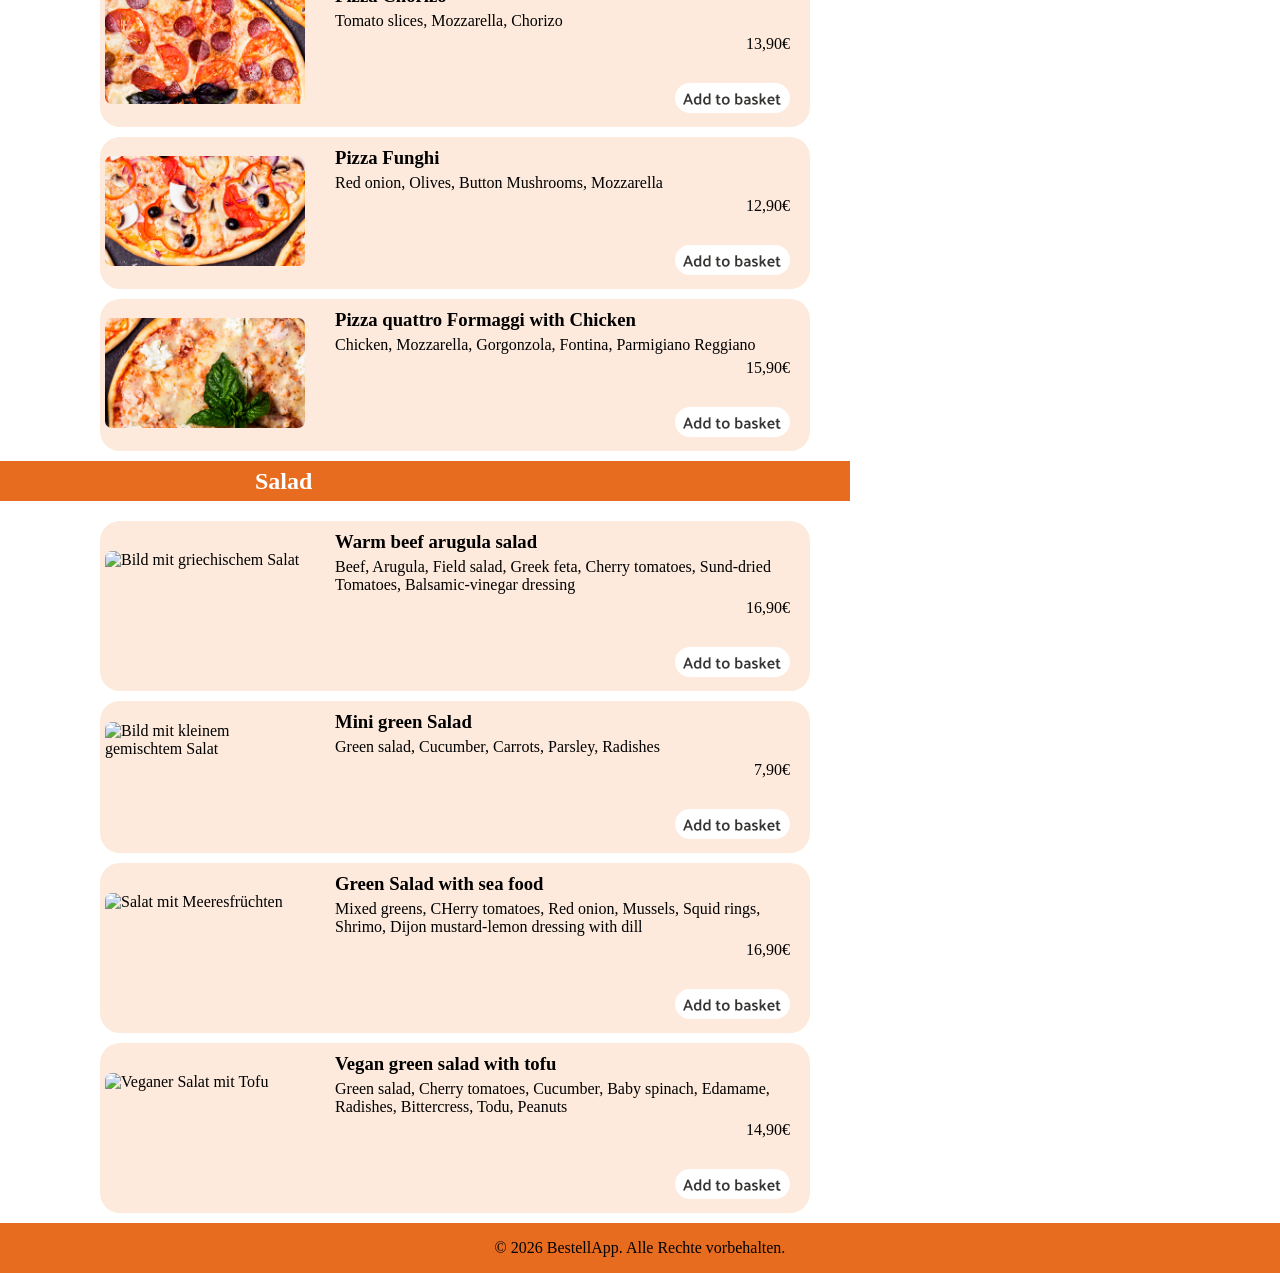
==== commit 2dd1319f: "added css code and modified html code structure" ====
--- a/index.html
+++ b/index.html
@@ -26,8 +26,8 @@
     <main>
         <section>
             <div class="bgBurgerLogo"></div>
-            <div class="restaurantLogo" >
-            <img src="./assets/img/burger_logo.png" alt="Bild von Cartoon Burger">
+            <div class="restaurantLogo">
+                <img src="./assets/img/burger_logo.png" alt="Bild von Cartoon Burger">
             </div>
             <section class="headlineSection">
                 <div class="headlineTitle">
@@ -36,147 +36,215 @@
                 </div>
                 <p>The best of Burgers, Pizza, and Greens, all in one great place.</p>
             </section>
-            <section class="linkMenu" >
-                <a class="linkButton" href="">Burger</a>
-                <a class="linkButton" href="">Pizza</a>
-                <a class="linkButton" href="">Salads</a>
+            <section class="linkMenu">
+                <a class="linkButton" href="#burgerId">Burger</a>
+                <a class="linkButton" href="#pizzaId">Pizza</a>
+                <a class="linkButton" href="#saladId">Salads</a>
             </section>
         </section>
-        <section>
-            <div>
-                <h2>Burger</h2>
-            </div>
-            <div>
-                <img src="./assets/img/black_burger.jpg" alt="Burger mit schwarzem Brötchen">
-                <div>
-                    <h3>Veggie mushroom black burger</h3>
-                    <p>16,90€</p>
+
+        <div class="mainContainer" >
+            <section class="mainContentSection">
+                <section>
+                    <div class="sectionTitle">
+                        <h2 id="burgerId" class="title">Burger</h2>
+                    </div>
+                    <section class="dishesSections">
+                        <div class="dishes">
+                            <div>
+                                <img class="dishesImg" src="./assets/img/black_burger.jpg"
+                                    alt="Burger mit schwarzem Brötchen">
+                            </div>
+                            <div class="dishTitle">
+                                <h3>Veggie mushroom black burger</h3>
+                                <p>Mixed green salad, tomatoes, edamame and mushrooms</p>
+                                <div class="dishesBottom">
+                                    <p>16,90€</p>
+                                    <div><img src="./assets/icons/button_add.png" alt="add to basket button"></div>
+                                </div>
+                            </div>
+                        </div>
+                        <div class="dishes">
+                            <div>
+                                <img class="dishesImg" src="./assets/img/meat_burger.jpg" alt="Burger mit viel Fleisch">
+                            </div>
+                            <div class="dishTitle">
+                                <h3>All meat burger</h3>
+                                <p>Beef, Bacon, Dill pickles, Smocked cheese, Ketchupt and BBQ souse</p>
+                                <div class="dishesBottom">
+                                    <p>15,90€</p>
+                                    <div><img src="./assets/icons/button_add.png" alt="add to basket button"></div>
+                                </div>
+                            </div>
+                        </div>
+                        <div class="dishes">
+                            <div>
+                                <img class="dishesImg" src="./assets/img/red_burger.jpg"
+                                    alt="Burger mit rotem Brötchen">
+                            </div>
+                            <div class="dishTitle">
+                                <h3>Beef red burger</h3>
+                                <p>Beef, Cheese, Tomatoes, Lettuce and Onion</p>
+                                <div class="dishesBottom">
+                                    <p>14,90€</p>
+                                    <div><img src="./assets/icons/button_add.png" alt="add to basket button"></div>
+                                </div>
+                            </div>
+
+
+                        </div>
+                        <div class="dishes">
+                            <div>
+                                <img class="dishesImg" src="./assets/img/chicken_burger.jpg"
+                                    alt="Burger mit viel Hühnchen">
+                            </div>
+                            <div class="dishTitle">
+                                <h3>Big chicken burger</h3>
+                                <p>Chicken, Cheese, Tomatoes, Lettuce, Onion, Bell and pepper</p>
+                                <div class="dishesBottom">
+                                    <p>15,90€</p>
+                                    <div><img src="./assets/icons/button_add.png" alt="add to basket button"></div>
+                                </div>
+                            </div>
+
+
+                        </div>
+                    </section>
+
+                </section>
+
+                <section>
+                    <div class="sectionTitle">
+                        <h2 id="pizzaId" class="title">Pizza (30cm)</h2>
+                    </div>
+                    <section class="dishesSections">
+                        <div class="dishes">
+                            <div>
+                                <img class="dishesImg" src="./assets/img/pizza_margherita.jpg" alt="Pizza mit Käse">
+                            </div>
+                            <div class="dishTitle">
+                                <h3>Pizza Margherita</h3>
+                                <p>Tomato Sauce, Mozzarella</p>
+                                <div class="dishesBottom">
+                                    <p>11,90€</p>
+                                    <div><img src="./assets/icons/button_add.png" alt="add to basket button"></div>
+                                </div>
+                            </div>
+                        </div>
+                        <div class="dishes">
+                            <div>
+                                <img class="dishesImg" src="./assets/img/pizza_chorizo.jpg" alt="Pizza mit Salami">
+                            </div>
+                            <div class="dishTitle">
+                                <h3>Pizza Chorizo</h3>
+                                <p>Tomato slices, Mozzarella, Chorizo</p>
+                                <div class="dishesBottom">
+                                    <p>13,90€</p>
+                                    <div><img src="./assets/icons/button_add.png" alt="add to basket button"></div>
+                                </div>
+                            </div>
+                        </div>
+                        <div class="dishes">
+                            <div>
+                                <img class="dishesImg" src="./assets/img/pizza_funghi.jpg" alt="Pizza mit Pilzen">
+                            </div>
+                            <div class="dishTitle">
+                                <h3>Pizza Funghi</h3>
+                                <p>Red onion, Olives, Button Mushrooms, Mozzarella</p>
+                                <div class="dishesBottom">
+                                    <p>12,90€</p>
+                                    <div><img src="./assets/icons/button_add.png" alt="add to basket button"></div>
+                                </div>
+                            </div>
+                        </div>
+                        <div class="dishes">
+                            <div>
+                                <img class="dishesImg" src="./assets/img/pizza_chickenformaggi.jpg"
+                                    alt="Pizza mit Käse und Hühnchen">
+                            </div>
+                            <div class="dishTitle">
+                                <h3>Pizza quattro Formaggi with Chicken</h3>
+                                <p>Chicken, Mozzarella, Gorgonzola, Fontina, Parmigiano Reggiano</p>
+                                <div class="dishesBottom">
+                                    <p>15,90€</p>
+                                    <div><img src="./assets/icons/button_add.png" alt="add to basket button"></div>
+                                </div>
+                            </div>
+                        </div>
+                    </section>
+
+                </section>
+
+                <section>
+                    <div class="sectionTitle">
+                        <h2 id="saladId" class="title">Salad</h2>
+                    </div>
+                    <section class="dishesSections">
+                        <div class="dishes">
+                            <img class="dishesImg" src="./assets/img/salad_arugula.jpg"
+                                alt="Bild mit griechischem Salat">
+                            <div class="dishTitle">
+                                <h3>Warm beef arugula salad</h3>
+                                <p>Beef, Arugula, Field salad, Greek feta, Cherry tomatoes, Sund-dried Tomatoes,
+                                    Balsamic-vinegar
+                                    dressing</p>
+                                <div class="dishesBottom">
+                                    <p>16,90€</p>
+                                    <div><img src="./assets/icons/button_add.png" alt="add to basket button"></div>
+                                </div>
+                            </div>
+                        </div>
+                        <div class="dishes">
+                            <img class="dishesImg" src="./assets/img/salad_mini.jpg"
+                                alt="Bild mit kleinem gemischtem Salat">
+                            <div class="dishTitle">
+                                <h3>Mini green Salad</h3>
+                                <p>Green salad, Cucumber, Carrots, Parsley, Radishes</p>
+                                <div class="dishesBottom">
+                                    <p>7,90€</p>
+                                    <div><img src="./assets/icons/button_add.png" alt="add to basket button"></div>
+                                </div>
+                            </div>
+                        </div>
+                        <div class="dishes">
+                            <img class="dishesImg" src="./assets/img/salad_seafood.jpg" alt="Salat mit Meeresfrüchten">
+                            <div class="dishTitle">
+                                <h3>Green Salad with sea food</h3>
+                                <p>Mixed greens, CHerry tomatoes, Red onion, Mussels, Squid rings, Shrimo, Dijon
+                                    mustard-lemon
+                                    dressing
+                                    with dill</p>
+                                <div class="dishesBottom">
+                                    <p>16,90€</p>
+                                    <div><img src="./assets/icons/button_add.png" alt="add to basket button"></div>
+                                </div>
+                            </div>
+                        </div>
+                        <div class="dishes">
+                            <img class="dishesImg" src="./assets/img/salad_vegan.jpg" alt="Veganer Salat mit Tofu">
+                            <div class="dishTitle">
+                                <h3>Vegan green salad with tofu</h3>
+                                <p>Green salad, Cherry tomatoes, Cucumber, Baby spinach, Edamame, Radishes, Bittercress,
+                                    Todu,
+                                    Peanuts</p>
+                                <div class="dishesBottom">
+                                    <p>14,90€</p>
+                                    <div><img src="./assets/icons/button_add.png" alt="add to basket button"></div>
+                                </div>
+                            </div>
+                        </div>
+                    </section>
+                </section>
+            </section>
+
+            <section class="basketSection">
+                <div class="basket" >
+                <h3>Your Basket</h3>
+                <p>Noting here yet. <br> Go ahead and choose something delicious!</p>
+                <img class="basketIcon" src="./assets/icons/shopping_cart.png" alt="Icon von Einkaufswagen">
                 </div>
-                <p>Mixed green salad, tomatoes, edamame and mushrooms</p>
-                <div><img src="./assets/icons/button_add.png" alt="add to basket button"></div>
-            </div>
-            <div>
-                <img src="./assets/img/meat_burger.jpg" alt="Burger mit viel Fleisch">
-                <div>
-                    <h3>All meat burger</h3>
-                    <p>15,90€</p>
-                </div>
-                <p>Beef, Bacon, Dill pickles, Smocked cheese, Ketchupt and BBQ souse</p>
-                <div><img src="./assets/icons/button_add.png" alt="add to basket button"></div>
-            </div>
-            <div>
-                <img src="./assets/img/red_burger.jpg" alt="Burger mit rotem Brötchen">
-                <div>
-                    <h3>Beef red burger</h3>
-                    <p>14,90€</p>
-                </div>
-                <p>Beef, Cheese, Tomatoes, Lettuce and Onion</p>
-                <div><img src="./assets/icons/button_add.png" alt="add to basket button"></div>
-            </div>
-            <div>
-                <img src="./assets/img/chicken_burger.jpg" alt="Burger mit viel Hühnchen">
-                <div>
-                    <h3>Big chicken burger</h3>
-                    <p>15,90€</p>
-                </div>
-                <p>Chicken, Cheese, Tomatoes, Lettuce, Onion, Bell and pepper</p>
-                <div><img src="./assets/icons/button_add.png" alt="add to basket button"></div>
-            </div>
-        </section>
-
-        <section>
-            <div>
-                <h2>Pizza (30cm)</h2>
-            </div>
-            <div>
-                <img src="./assets/img/pizza_margherita.jpg" alt="Pizza mit Käse">
-                <div>
-                    <h3>Pizza Margherita</h3>
-                    <p>11,90€</p>
-                </div>
-                <p>Tomato Sauce, Mozzarella</p>
-                <div><img src="./assets/icons/button_add.png" alt="add to basket button"></div>
-            </div>
-            <div>
-                <img src="./assets/img/pizza_chorizo.jpg" alt="Pizza mit Salami">
-                <div>
-                    <h3>Pizza Chorizo</h3>
-                    <p>13,90€</p>
-                </div>
-                <p>Tomato slices, Mozzarella, Chorizo</p>
-                <div><img src="./assets/icons/button_add.png" alt="add to basket button"></div>
-            </div>
-            <div>
-                <img src="./assets/img/pizza_funghi.jpg" alt="Pizza mit Pilzen">
-                <div>
-                    <h3>Pizza Funghi</h3>
-                    <p>12,90€</p>
-                </div>
-                <p>Red onion, Olives, Button Mushrooms, Mozzarella</p>
-                <div><img src="./assets/icons/button_add.png" alt="add to basket button"></div>
-            </div>
-            <div>
-                <img src="./assets/img/pizza_chickenformaggi.jpg" alt="Pizza mit Käse und Hühnchen">
-                <div>
-                    <h3>Pizza quattro Formaggi with Chicken</h3>
-                    <p>15,90€</p>
-                </div>
-                <p>Chicken, Mozzarella, Gorgonzola, Fontina, Parmigiano Reggiano</p>
-                <div><img src="./assets/icons/button_add.png" alt="add to basket button"></div>
-            </div>
-        </section>
-
-        <section>
-            <div>
-                <h2>Salad</h2>
-            </div>
-            <div>
-                <img src="./assets/img/salad_arugula.jpg" alt="Bild mit griechischem Salat">
-                <div>
-                    <h3>Warm beef arugula salad</h3>
-                    <p>16,90€</p>
-                </div>
-                <p>Beef, Arugula, Field salad, Greek feta, Cherry tomatoes, Sund-dried Tomatoes, Balsamic-vinegar
-                    dressing</p>
-                <div><img src="./assets/icons/button_add.png" alt="add to basket button"></div>
-            </div>
-            <div>
-                <img src="./assets/img/salad_mini.jpg" alt="Bild mit kleinem gemischtem Salat">
-                <div>
-                    <h3>Mini green Salad</h3>
-                    <p>7,90€</p>
-                </div>
-                <p>Green salad, Cucumber, Carrots, Parsley, Radishes</p>
-                <div><img src="./assets/icons/button_add.png" alt="add to basket button"></div>
-            </div>
-            <div>
-                <img src="./assets/img/salad_seafood.jpg" alt="Salat mit Meeresfrüchten">
-                <div>
-                    <h3>Green Salad with sea food</h3>
-                    <p>16,90€</p>
-                </div>
-                <p>Mixed greens, CHerry tomatoes, Red onion, Mussels, Squid rings, Shrimo, Dijon mustard-lemon dressing
-                    with dill</p>
-                <div><img src="./assets/icons/button_add.png" alt="add to basket button"></div>
-            </div>
-            <div>
-                <img src="./assets/img/salad_vegan.jpg" alt="Veganer Salat mit Tofu">
-                <div>
-                    <h3>Vegan green salad with tofu</h3>
-                    <p>14,90€</p>
-                </div>
-                <p>Green salad, Cherry tomatoes, Cucumber, Baby spinach, Edamame, Radishes, Bittercress, Todu, Peanuts
-                </p>
-                <div><img src="./assets/icons/button_add.png" alt="add to basket button"></div>
-            </div>
-        </section>
-
-        <section>
-            <h3>Your Basket</h3>
-            <p>Noting here yet. <br> Go ahead and choose something delicious!</p>
-            <img src="./assets/icons/shopping_cart.png" alt="Icon von Einkaufswagen">
-        </section>
-
+            </section>
+        </div>
     </main>
     <footer>
         <p>© 2026 BestellApp. Alle Rechte vorbehalten.</p>
--- a/styles/assets.css
+++ b/styles/assets.css
@@ -2,11 +2,13 @@
     height: 25px;
     margin: 25px;
 }
+
 .backgroundImg {
     height: 510px;
     width: 100%;
     object-fit: cover;
 }
+
 .headlineTitle {
     display: flex;
     justify-content: center;
@@ -14,10 +16,29 @@
     height: 60px;
     gap: 15px;
 }
+
 .linkButton {
     padding-left: 50px;
     font-size: 20px;
     color: black;
     font-weight: bold;
     border-radius: 20px;
+}
+
+.linkButton:hover {
+    color: #E76C1F;
+    
+}
+
+.dishesImg {
+    padding: 5px;
+    object-fit: cover;
+    height: 120px;
+    width: 210px;
+    border-radius: 12px;
+}
+
+.basketIcon {
+    height: 50px;
+    width: 50px;
 }
--- a/style.css
+++ b/style.css
@@ -7,6 +7,7 @@
     justify-content: space-between;
     align-items: center;
 }
+
 .bgBurgerLogo {
     position: relative, fixed;
     display: flex;
@@ -18,6 +19,7 @@
     align-items: end;
     z-index: 19;
 }
+
 .restaurantLogo {
     position: absolute;
     z-index: 20;
@@ -27,6 +29,7 @@
     justify-content: center;
     top: 22%;
 }
+
 .headlineSection {
     display: flex;
     height: 200px;
@@ -35,11 +38,103 @@
     align-items: center;
     padding-top: 8vh;
     padding-bottom: 30px;
+    gap: 10px;
 }
+
 .linkMenu {
     display: flex;
     align-items: center;
     height: 35px;
     background-color: rgb(170, 165, 165);
     gap: 20px;
+}
+
+.mainContainer {
+    display: flex;
+    flex-grow: 1;
+}
+
+.mainContentSection {
+    width: calc(100% - 430px);
+}
+
+.sectionTitle {
+    display: flex;
+    align-items: center;
+    height: 40px;
+    background-color: #E76C1F;
+    margin-top: 10px;
+    margin-bottom: 20px;
+}
+
+.title {
+    padding-left: 30%;
+    color: white;
+}
+
+.dishesSection {
+    height: 612px;
+    width: 700px;
+}
+
+.dishes {
+    display: flex;
+    background-color: #FDEADC;
+    margin-top: 5px;
+    margin-bottom: 10px;
+    border-radius: 20px;
+    margin-left: 100px;
+    width: 710px;
+    align-items: center;
+    justify-content: start;
+    gap: 25px;
+}
+
+.dishTitle {
+    display: flex;
+    flex-direction: column;
+    flex: 1;
+    gap: 5px;
+    padding-top: 10px;
+}
+
+.dishesBottom {
+    display: flex;
+    align-items: end;
+    justify-content: end;
+    flex-direction: column;
+    gap: 30px;
+    padding-right: 20px;
+    padding-bottom: 10px;
+}
+
+.basketSection {
+    width: 400px;
+    flex-grow: 1;
+    padding: 16px;
+    padding-top: 10px;
+    padding-right: 0;
+}
+
+.basket {
+    display: flex;
+    flex-direction: column;
+    align-items: center;
+    justify-content: center;
+    gap: 25px;
+    width: 100%;
+    height: 500px;
+    border-radius: 20px;
+    background-color: #124658;
+    position: sticky;
+    top: 0;
+    color: #FDEADC;
+}
+
+footer {
+    display: flex;
+    justify-content: center;
+    align-items: center;
+    height: 50px;
+    background-color: #E76C1F;
 }
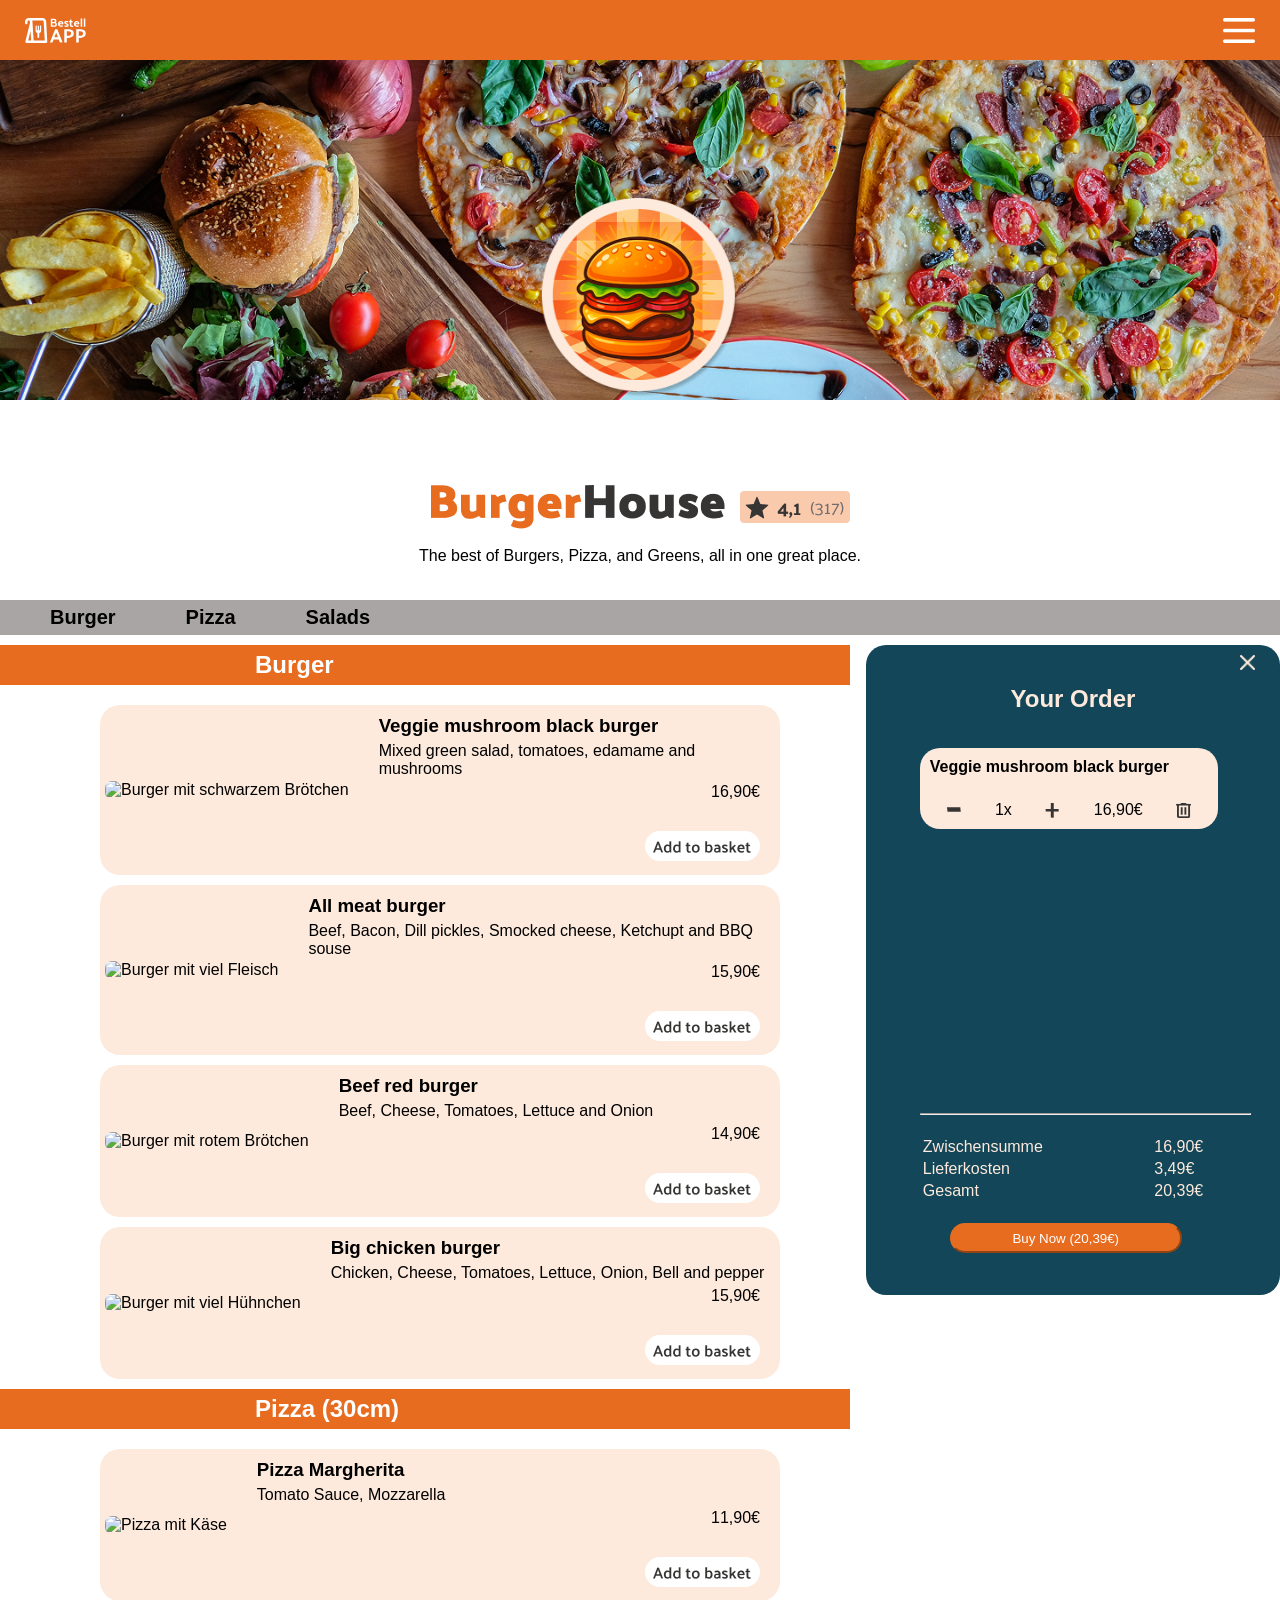
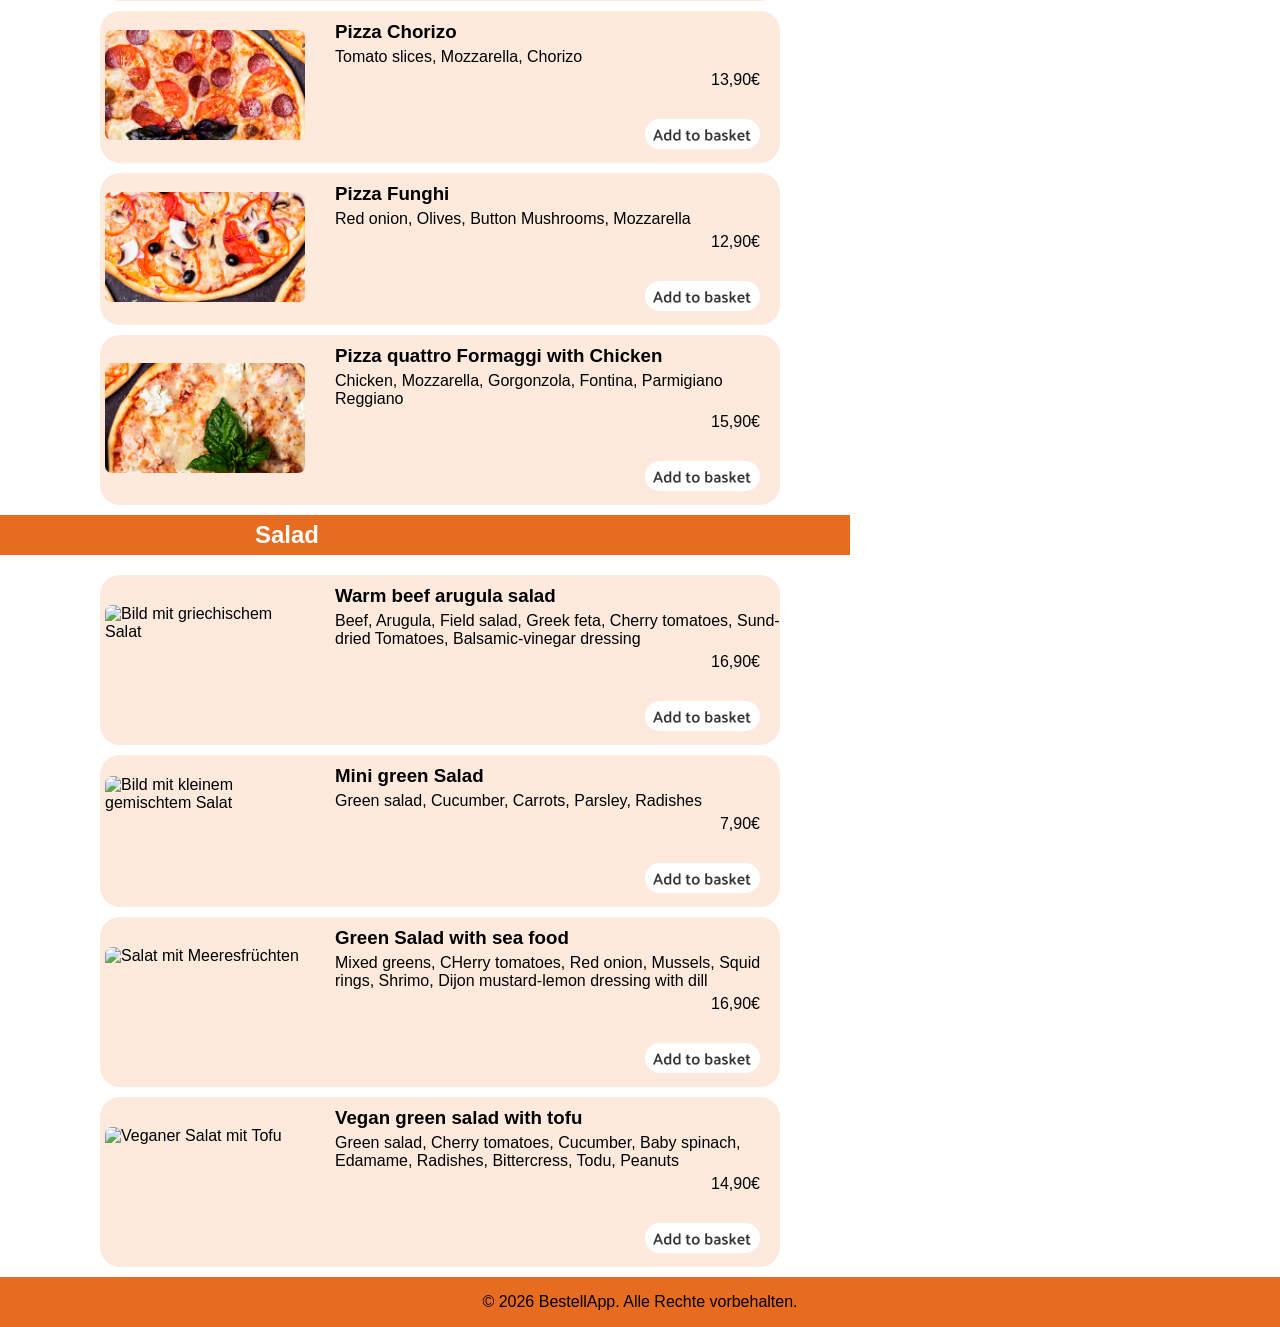
==== commit aae89512: "added dialog design, new png and ather HTML Code" ====
--- a/index.html
+++ b/index.html
@@ -5,9 +5,6 @@
     <meta charset="UTF-8">
     <meta name="viewport" content="width=device-width, initial-scale=1.0">
     <title>Bestell App</title>
-    <script src="./scripts/db.js"></script>
-    <script src="./scripts/template.js"></script>
-    <script src="./script.js"></script>
     <link rel="icon" href="./assets/icons/favicon.svg" type="image/svg+xml">
     <link rel="stylesheet" href="./styles/assets.css">
     <link rel="stylesheet" href="./styles/basket.css">
@@ -31,8 +28,9 @@
             </div>
             <section class="headlineSection">
                 <div class="headlineTitle">
-                    <img src="./assets/img/BurgerHouse.png" alt="BurgerHouse Text Überschrift">
-                    <img src="./assets/icons/like_icon.png" alt="kleines bild mit Anzahl von Rezenseionen">
+                    <img class="headlineTitles" src="./assets/img/BurgerHouse.png" alt="BurgerHouse Text Überschrift">
+                    <img class="headlineTitles" src="./assets/icons/like_icon.png"
+                        alt="kleines bild mit Anzahl von Rezenseionen">
                 </div>
                 <p>The best of Burgers, Pizza, and Greens, all in one great place.</p>
             </section>
@@ -43,7 +41,7 @@
             </section>
         </section>
 
-        <div class="mainContainer" >
+        <div class="mainContainer">
             <section class="mainContentSection">
                 <section>
                     <div class="sectionTitle">
@@ -60,7 +58,9 @@
                                 <p>Mixed green salad, tomatoes, edamame and mushrooms</p>
                                 <div class="dishesBottom">
                                     <p>16,90€</p>
-                                    <div><img src="./assets/icons/button_add.png" alt="add to basket button"></div>
+                                    <div><img class="addButton" role="button" tabindex="0"
+                                            onkeyup="if(event.key === 'enter')" src="./assets/icons/button_add.png"
+                                            alt="add to basket button"></div>
                                 </div>
                             </div>
                         </div>
@@ -73,7 +73,9 @@
                                 <p>Beef, Bacon, Dill pickles, Smocked cheese, Ketchupt and BBQ souse</p>
                                 <div class="dishesBottom">
                                     <p>15,90€</p>
-                                    <div><img src="./assets/icons/button_add.png" alt="add to basket button"></div>
+                                    <div><img class="addButton" role="button" tabindex="0"
+                                            onkeyup="if(event.key === 'enter')" src="./assets/icons/button_add.png"
+                                            alt="add to basket button"></div>
                                 </div>
                             </div>
                         </div>
@@ -87,7 +89,9 @@
                                 <p>Beef, Cheese, Tomatoes, Lettuce and Onion</p>
                                 <div class="dishesBottom">
                                     <p>14,90€</p>
-                                    <div><img src="./assets/icons/button_add.png" alt="add to basket button"></div>
+                                    <div><img class="addButton" role="button" tabindex="0"
+                                            onkeyup="if(event.key === 'enter')" src="./assets/icons/button_add.png"
+                                            alt="add to basket button"></div>
                                 </div>
                             </div>
 
@@ -103,7 +107,9 @@
                                 <p>Chicken, Cheese, Tomatoes, Lettuce, Onion, Bell and pepper</p>
                                 <div class="dishesBottom">
                                     <p>15,90€</p>
-                                    <div><img src="./assets/icons/button_add.png" alt="add to basket button"></div>
+                                    <div><img class="addButton" role="button" tabindex="0"
+                                            onkeyup="if(event.key === 'enter')" src="./assets/icons/button_add.png"
+                                            alt="add to basket button"></div>
                                 </div>
                             </div>
 
@@ -127,7 +133,9 @@
                                 <p>Tomato Sauce, Mozzarella</p>
                                 <div class="dishesBottom">
                                     <p>11,90€</p>
-                                    <div><img src="./assets/icons/button_add.png" alt="add to basket button"></div>
+                                    <div><img class="addButton" role="button" tabindex="0"
+                                            onkeyup="if(event.key === 'enter')" src="./assets/icons/button_add.png"
+                                            alt="add to basket button"></div>
                                 </div>
                             </div>
                         </div>
@@ -140,7 +148,9 @@
                                 <p>Tomato slices, Mozzarella, Chorizo</p>
                                 <div class="dishesBottom">
                                     <p>13,90€</p>
-                                    <div><img src="./assets/icons/button_add.png" alt="add to basket button"></div>
+                                    <div><img class="addButton" role="button" tabindex="0"
+                                            onkeyup="if(event.key === 'enter')" src="./assets/icons/button_add.png"
+                                            alt="add to basket button"></div>
                                 </div>
                             </div>
                         </div>
@@ -153,7 +163,9 @@
                                 <p>Red onion, Olives, Button Mushrooms, Mozzarella</p>
                                 <div class="dishesBottom">
                                     <p>12,90€</p>
-                                    <div><img src="./assets/icons/button_add.png" alt="add to basket button"></div>
+                                    <div><img class="addButton" role="button" tabindex="0"
+                                            onkeyup="if(event.key === 'enter')" src="./assets/icons/button_add.png"
+                                            alt="add to basket button"></div>
                                 </div>
                             </div>
                         </div>
@@ -167,7 +179,9 @@
                                 <p>Chicken, Mozzarella, Gorgonzola, Fontina, Parmigiano Reggiano</p>
                                 <div class="dishesBottom">
                                     <p>15,90€</p>
-                                    <div><img src="./assets/icons/button_add.png" alt="add to basket button"></div>
+                                    <div><img class="addButton" role="button" tabindex="0"
+                                            onkeyup="if(event.key === 'enter')" src="./assets/icons/button_add.png"
+                                            alt="add to basket button"></div>
                                 </div>
                             </div>
                         </div>
@@ -190,7 +204,9 @@
                                     dressing</p>
                                 <div class="dishesBottom">
                                     <p>16,90€</p>
-                                    <div><img src="./assets/icons/button_add.png" alt="add to basket button"></div>
+                                    <div><img class="addButton" role="button" tabindex="0"
+                                            onkeyup="if(event.key === 'enter')" src="./assets/icons/button_add.png"
+                                            alt="add to basket button"></div>
                                 </div>
                             </div>
                         </div>
@@ -202,7 +218,9 @@
                                 <p>Green salad, Cucumber, Carrots, Parsley, Radishes</p>
                                 <div class="dishesBottom">
                                     <p>7,90€</p>
-                                    <div><img src="./assets/icons/button_add.png" alt="add to basket button"></div>
+                                    <div><img class="addButton" role="button" tabindex="0"
+                                            onkeyup="if(event.key === 'enter')" src="./assets/icons/button_add.png"
+                                            alt="add to basket button"></div>
                                 </div>
                             </div>
                         </div>
@@ -216,7 +234,9 @@
                                     with dill</p>
                                 <div class="dishesBottom">
                                     <p>16,90€</p>
-                                    <div><img src="./assets/icons/button_add.png" alt="add to basket button"></div>
+                                    <div><img class="addButton" role="button" tabindex="0"
+                                            onkeyup="if(event.key === 'enter')" src="./assets/icons/button_add.png"
+                                            alt="add to basket button"></div>
                                 </div>
                             </div>
                         </div>
@@ -229,26 +249,95 @@
                                     Peanuts</p>
                                 <div class="dishesBottom">
                                     <p>14,90€</p>
-                                    <div><img src="./assets/icons/button_add.png" alt="add to basket button"></div>
+                                    <div><img class="addButton" role="button" tabindex="0"
+                                            onkeyup="if(event.key === 'enter')" src="./assets/icons/button_add.png"
+                                            alt="add to basket button"></div>
                                 </div>
                             </div>
                         </div>
                     </section>
                 </section>
             </section>
-
+            
             <section class="basketSection">
-                <div class="basket" >
+                <!-- <div class="basket" >
                 <h3>Your Basket</h3>
                 <p>Noting here yet. <br> Go ahead and choose something delicious!</p>
                 <img class="basketIcon" src="./assets/icons/shopping_cart.png" alt="Icon von Einkaufswagen">
+                </div> -->
+                <div class="filledBasket">
+                    <div class="closeIcons"><img role="button" tabindex="0" class="closingButton" src="./assets/icons/dialog_close_icon.png" alt="Schließen Icon"></div>
+                    <h2 class="basketTitle">Your Order</h2>
+                    <div class="basketOrders">
+                        <div class="addedOrder">
+                            <div>
+                                <h4>Veggie mushroom black burger</h4>
+                            </div>
+                            <div class="basketIcons">
+                                <img class="basketIcon" role="button" tabindex="0" src="./assets/icons/minus_icon.svg"
+                                    alt="minus Icon">
+                                <p>1x</p>
+                                <img class="basketIcon" role="button" tabindex="0" src="./assets/icons/plus_icon.svg"
+                                    alt="plus Icon">
+                                <p>16,90€</p>
+                                <img class="basketIcon" role="button" tabindex="0" src="./assets/icons/delete_icon.png"
+                                    alt="Mülltonnen Icon">
+                            </div>
+                        </div>
+                    </div>
+                    <section class="costs">
+                        <table class="costList">
+                            <tr>
+                                <td>Zwischensumme</td>
+                                <td>16,90€</td>
+                            </tr>
+                            <tr>
+                                <td>Lieferkosten</td>
+                                <td>3,49€</td>
+                            </tr>
+                            <hr>
+                            <tr>
+                                <td>Gesamt</td>
+                                <td>20,39€</td>
+                            </tr>
+                        </table>
+                        <button class="buyButton">
+                            <p>Buy Now (20,39€)</p>
+                        </button>
+                    </section>
                 </div>
             </section>
+            <!-- <dialog class="dialog" onclick="openDialog()">
+                <div class="dialogWindow">
+                        <img class="closingButton" role="button" tabindex="0" src="./assets/icons/dialog_close_icon.png" alt="">
+                    <section class="orderConfirmedText">
+                        <img src="./assets/icons/dialog_delivery_icon.png" alt="Lieferwagen Icon">
+                        <img src="./assets/icons/ordered_text.png" alt="Order Confirmed Text">
+                    </section>
+                </div>
+            </dialog> -->
         </div>
     </main>
     <footer>
         <p>© 2026 BestellApp. Alle Rechte vorbehalten.</p>
     </footer>
+    <section class="nav_bottom_list">
+        <button class="nav_item" onclick="location.href='./index.html'">
+            <img src="./assets/icons/home_icon.svg" alt="Haus Icon">
+        </button>
+        <button class="nav_item" >
+            <img src="./assets/icons/shopping_cart_icon.svg" alt="Einkaufswagen Icon">
+        </button>
+        <button class="nav_item" >
+            <img src="./assets/icons/takeout_dining_icon.svg" alt="Icon vom Logo">
+        </button>
+        <button class="nav_item" onclick="openBasket()" >
+            <img src="./assets/icons/person_icon.svg" alt="Person Icon">
+        </button>
+    </section>
+    <script src="./scripts/db.js"></script>
+    <script src="./scripts/template.js"></script>
+    <script src="./script.js"></script>
 </body>
 
 </html>
--- a/styles/assets.css
+++ b/styles/assets.css
@@ -7,6 +7,16 @@
     height: 510px;
     width: 100%;
     object-fit: cover;
+}
+
+.restaurantLogo {
+    position: absolute;
+    z-index: 20;
+    height: 200px;
+    width: 100%;
+    display: flex;
+    justify-content: center;
+    top: 22%;
 }
 
 .headlineTitle {
@@ -27,7 +37,7 @@
 
 .linkButton:hover {
     color: #E76C1F;
-    
+
 }
 
 .dishesImg {
@@ -41,4 +51,148 @@
 .basketIcon {
     height: 50px;
     width: 50px;
+}
+
+.addButton:hover {
+    transform: scale(1.10);
+    transition: transform 0.3s ease;
+    border-color: #E76C1F;
+    cursor: pointer;
+    border: 2px solid #E76C1F;
+    border-radius: 50px;
+}
+
+.basketIcon {
+    height: 15px;
+    width: 15px;
+    cursor: pointer;
+}
+
+.basketIcon:hover {
+    transform: scale(1.10);
+    transition: transform 0.3s ease;
+    border-color: #E76C1F;
+    cursor: pointer;
+    border: 2px solid #E76C1F;
+    border-radius: 50px;
+    background-color: #E76C1F;
+}
+
+.closingButton {
+    height: 15px;
+    width: 15px;
+    cursor: pointer;
+}
+
+.closingButton:hover {
+    transform: scale(1.10);
+    transition: transform 0.3s ease;
+    border-color: #E76C1F;
+    cursor: pointer;
+    border: 2px solid #E76C1F;
+    border-radius: 20px;
+    background-color: #E76C1F;
+}
+
+.buyButton {
+    height: 30px;
+    width: 70%;
+    background-color: #E76C1F;
+    color: white;
+    border-radius: 25px;
+    border-color: #E76C1F;
+    cursor: pointer;
+    margin-left: 30px;
+}
+
+.buyButton:hover {
+    transform: scale(1.05);
+    transition: transform 0.3s ease;
+    border-color: #000000;
+    cursor: pointer;
+    border: 2px solid #124658;
+    border-radius: 25px;
+    background-color: #000000;
+}
+
+.dialogWindow {
+    display: flex;
+    flex-direction: column;
+    justify-content: start;
+    align-items: end;
+    width: 340px;
+    height: 250px;
+    border-radius: 40px;
+    padding: 20px;
+    background-color: #09212A;
+    color: white;
+}
+
+.orderConfirmedText {
+    margin-top: 30px;
+}
+
+@media (max-width: 940px) {
+    .nav_item {
+        background-color: #124658;
+        border: none;
+        padding-block: 0px;
+        padding-inline: 0px;
+        cursor: pointer;
+        opacity: 0.9;
+    }
+
+    .nav_item:hover {
+        transform: scale(1.10);
+        transition: transform 0.3s ease;
+        border-color: #E76C1F;
+        cursor: pointer;
+        border: 2px solid #E76C1F;
+        border-radius: 5px;
+        background-color: #E76C1F;
+    }
+}
+
+@media (max-width: 590px) {
+    .dishesImg {
+        width: 20em;
+        height: 86px;
+    }
+}
+
+@media (max-width: 480px) {
+
+    .dishesImg {
+        width: 15em;
+        height: 80px;
+    }
+
+    .restaurantLogo {
+        width: 120px;
+        height: 120px;
+        left: 35%;
+        top: 25%;
+    }
+
+    .headlineTitles {
+        height: 30px;
+    }
+
+    .linkButton {
+        padding-left: 25px;
+        font-size: 20px;
+    }
+}
+
+@media (max-width: 350px) {
+    .headlineTitles {
+        height: 27px;
+    }
+
+    .restaurantLogo {
+        width: 120px;
+        height: 120px;
+        left: 30%;
+        top: 25%;
+    }
 }
--- a/styles/fonts.css
+++ b/styles/fonts.css
@@ -1,14 +1,14 @@
 /* Font Section */
 @font-face {
     font-family: 'Figtree';
-    src: url('fonts/static/Figtree-Regular.ttf') format('truetype');
+    src: url('assets/fonts/static/Figtree-Regular.ttf') format('truetype');
     font-weight: normal;
     font-style: normal;
 }
 
 @font-face {
     font-family: 'Figtree';
-    src: url('fonts/static/Figtree-Bold.ttf') format('truetype');
+    src: url('assets/fonts/static/Figtree-Bold.ttf') format('truetype');
     font-weight: bold;
     font-style: normal;
 }
--- a/styles/standard.css
+++ b/styles/standard.css
@@ -5,4 +5,9 @@
 }
 a{
     text-decoration: none;
+}
+
+body {
+    max-width: 1920px;
+    font-family: sans-serif;
 }
--- a/style.css
+++ b/style.css
@@ -1,5 +1,6 @@
 .header {
     position: absolute;
+    max-width: 1920px;
     display: flex;
     height: 60px;
     width: 100%;
@@ -18,16 +19,6 @@
     justify-content: center;
     align-items: end;
     z-index: 19;
-}
-
-.restaurantLogo {
-    position: absolute;
-    z-index: 20;
-    height: 200px;
-    width: 100%;
-    display: flex;
-    justify-content: center;
-    top: 22%;
 }
 
 .headlineSection {
@@ -84,7 +75,7 @@
     margin-bottom: 10px;
     border-radius: 20px;
     margin-left: 100px;
-    width: 710px;
+    width: 80%;
     align-items: center;
     justify-content: start;
     gap: 25px;
@@ -109,6 +100,8 @@
 }
 
 .basketSection {
+    display: flex;
+    justify-content: center;
     width: 400px;
     flex-grow: 1;
     padding: 16px;
@@ -131,10 +124,228 @@
     color: #FDEADC;
 }
 
+.filledBasket {
+    display: flex;
+    flex-direction: column;
+    align-items: center;
+    gap: 25px;
+    width: 100%;
+    height: 650px;
+    border-radius: 20px;
+    background-color: #124658;
+    position: sticky;
+    top: 0;
+    color: #FDEADC;
+}
+
+.closeIcons {
+    width: 100%;
+    height: 15px;
+    display: flex;
+    justify-content: end;
+    padding-right: 25px;
+    padding-top: 10px;
+}
+
+.basketTitle {
+    display: block;
+}
+
+.basketOrders {
+    overflow: auto;
+    width: 80%;
+    height: 350px;
+    overflow-x: hidden;
+    scroll-behavior: smooth;
+    margin-left: 6%;
+}
+
+.addedOrder {
+    display: flex;
+    flex-direction: column;
+    padding: 10px;
+    border-radius: 20px;
+    background-color: #FDEADC;
+    width: 90%;
+    margin: 10px 0;
+    color: black;
+    gap: 25px;
+}
+
+.basketIcons {
+    display: flex;
+    align-items: center;
+    justify-content: space-around;
+
+}
+
+.costs {
+    width: 80%;
+    display: flex;
+    flex-direction: column;
+    justify-content: center;
+    margin-left: 6%;
+    gap: 20px;
+}
+
+.costList {
+    width: 100%;
+}
+
 footer {
     display: flex;
     justify-content: center;
     align-items: center;
     height: 50px;
     background-color: #E76C1F;
+}
+
+.nav_bottom_list {
+    display: none;
+}
+
+.dialog {
+    position: fixed;
+    left: 0;
+    top: 0;
+    height: 100vh;
+    width: 100vw;
+    background: rgba(0, 0, 0, 0.5);
+    z-index: 1000;
+    display: flex;
+    justify-content: center;
+    align-items: center;
+}
+
+@media (max-width: 1253px) {
+    .filledBasket {
+        width: 80%;
+
+    }
+}
+
+@media (max-width: 1000px) {
+    .filledBasket {
+        width: 60%;
+
+    }
+}
+
+@media (max-width: 940px) {
+    .basketSection {
+        display: none;
+        width: 400px;
+        flex-grow: 1;
+        padding: 16px;
+        padding-top: 10px;
+        padding-right: 0;
+        z-index: 999;
+    }
+
+    .filledBasket {
+        position: fixed;
+        flex-grow: 1;
+        padding: 16px;
+        padding-top: 10px;
+        padding-right: 0;
+        bottom: 71px;
+        margin-top: 590px;
+    }
+
+    footer {
+        display: flex;
+        justify-content: center;
+        align-items: start;
+        padding-top: 20px;
+        height: 130px;
+        background-color: #E76C1F;
+    }
+
+    .nav_bottom_list {
+        background-color: #124658;
+        position: fixed;
+        bottom: 0;
+        left: 0;
+        width: 100%;
+        height: 70px;
+        display: flex;
+        justify-content: space-around;
+        align-items: center;
+        z-index: 9999;
+        border-top: solid rgba(255, 255, 255, 0.1);
+    }
+
+    .mainContainer {
+        display: flex;
+        flex-direction: column;
+        align-items: center;
+    }
+
+    .mainContentSection {
+        width: 70%;
+        display: flex;
+        flex-direction: column;
+        justify-content: center;
+    }
+
+    .dishes {
+        margin-left: 0px;
+        width: 100%;
+    }
+}
+
+@media (max-width: 590px) {
+    .dishes {
+        display: flex;
+        flex-direction: column;
+        height: 100%;
+    }
+
+    .dishTitle {
+        padding-top: 0;
+        display: flex;
+        align-items: center;
+        justify-content: space-between;
+        padding-left: 10px;
+        padding-right: 10px;
+    }
+
+    .dishesBottom {
+        display: flex;
+        flex-direction: row;
+        justify-content: space-between;
+        align-items: center;
+        padding-left: 15px;
+    }
+}
+
+@media (max-width: 480px) {
+    .mainContentSection {
+        width: 100%;
+    }
+
+    .dishesSections {
+        width: 100%;
+        display: flex;
+        flex-direction: column;
+        justify-content: center;
+        align-items: center;
+    }
+
+    .dishes {
+        width: 80%;
+    }
+
+    .headlineSection {
+        padding-left: 20px;
+        padding-right: 20px;
+    }
+
+    .linkMenu {
+        display: flex;
+        align-items: center;
+        height: 30px;
+        background-color: rgb(170, 165, 165);
+        gap: 15px;
+    }
 }
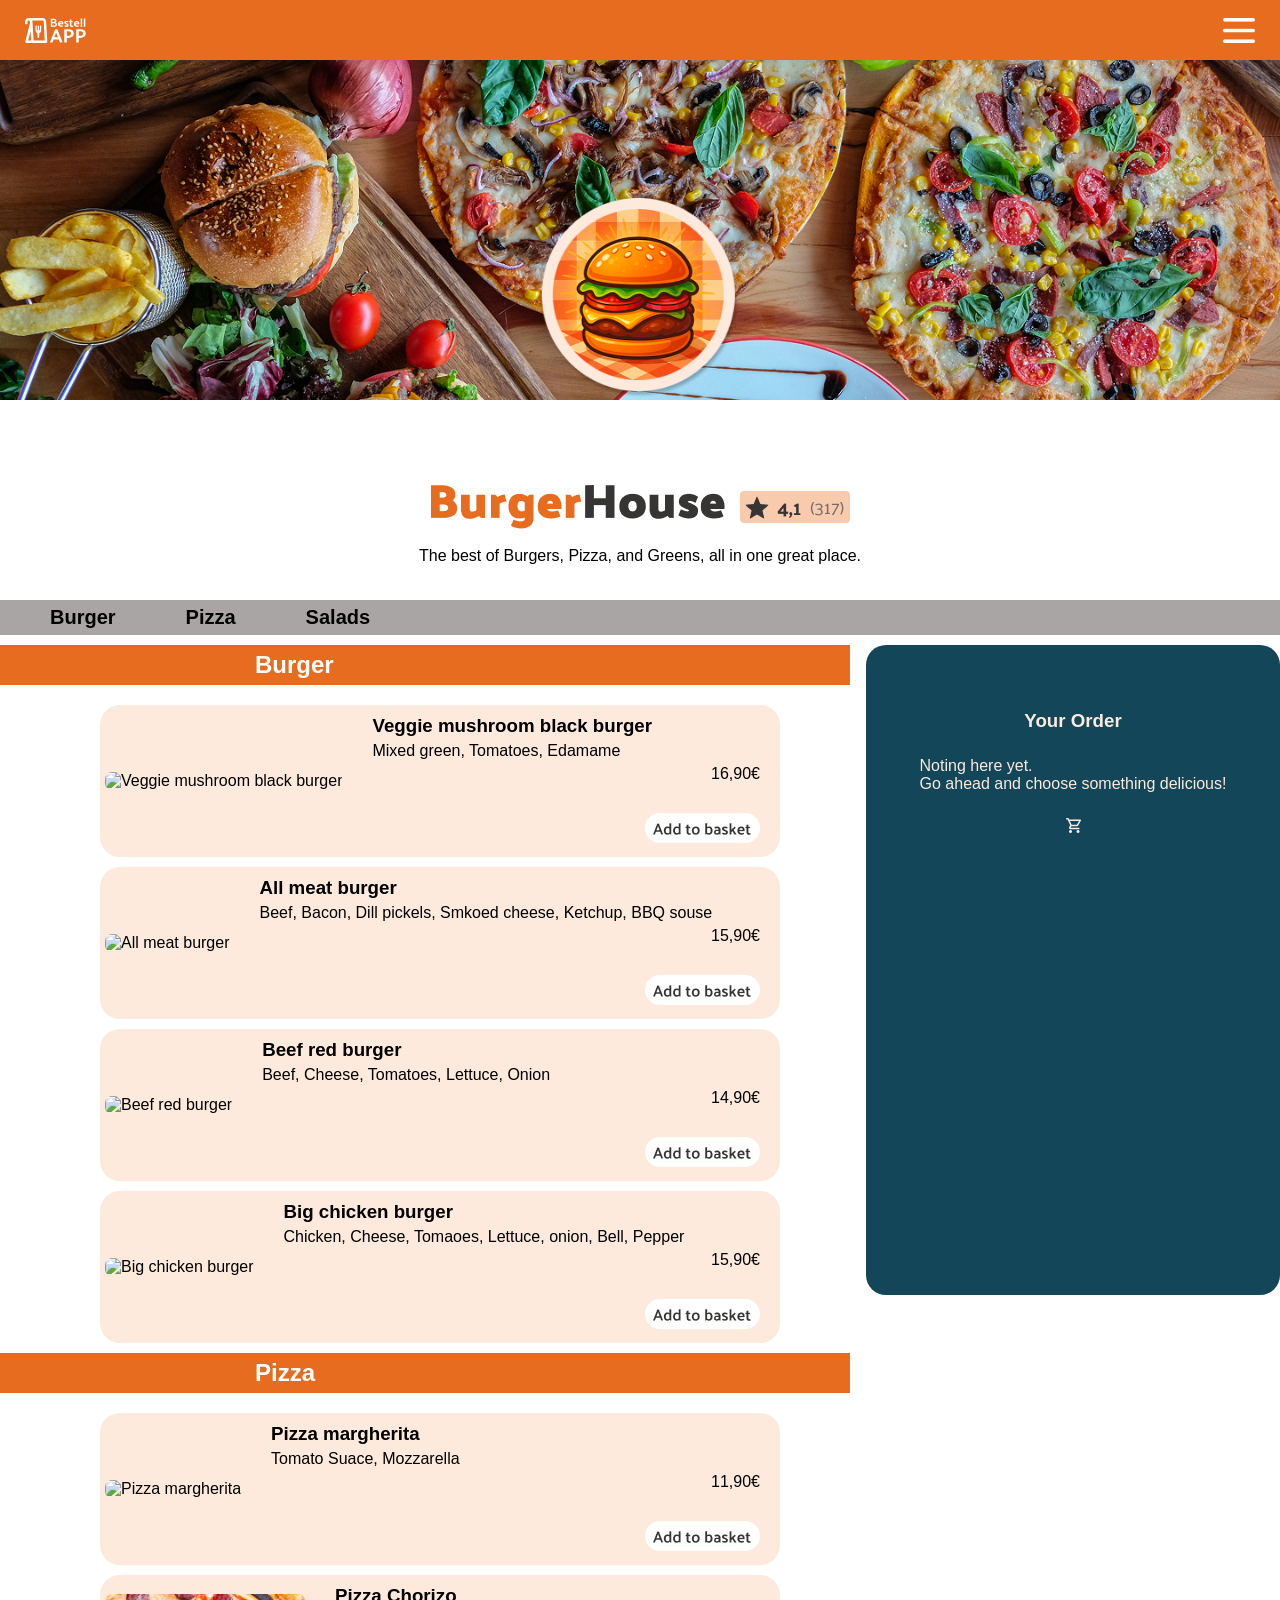
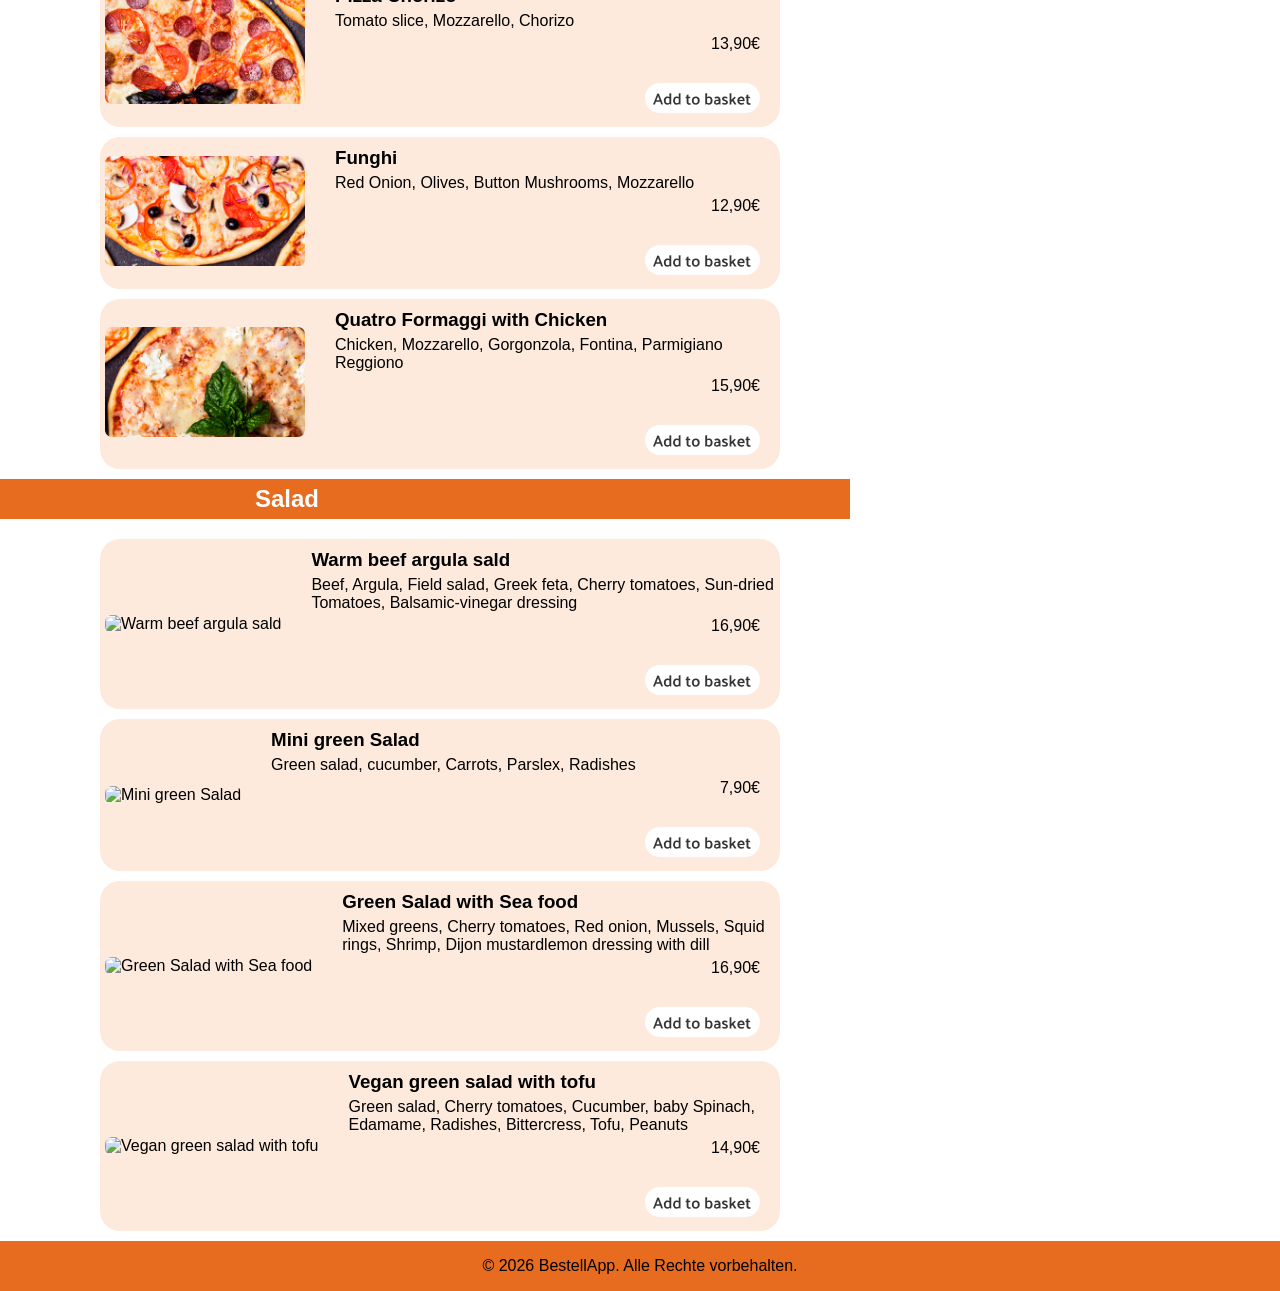
==== commit f328586c: "formated the whole code. changed js code for the 14 lines restriction" ====
--- a/index.html
+++ b/index.html
@@ -13,7 +13,7 @@
     <link rel="stylesheet" href="./style.css">
 </head>
 
-<body>
+<body onload="init()">
     <header>
         <nav class="header">
             <img class="headerIcons" src="./assets/icons/logo_icon.svg" alt="BestellApp Logo">
@@ -35,287 +35,16 @@
                 <p>The best of Burgers, Pizza, and Greens, all in one great place.</p>
             </section>
             <section class="linkMenu">
-                <a class="linkButton" href="#burgerId">Burger</a>
-                <a class="linkButton" href="#pizzaId">Pizza</a>
-                <a class="linkButton" href="#saladId">Salads</a>
+                <a class="linkButton" href="#BurgerId">Burger</a>
+                <a class="linkButton" href="#PizzaId">Pizza</a>
+                <a class="linkButton" href="#SaladId">Salads</a>
             </section>
         </section>
 
         <div class="mainContainer">
-            <section class="mainContentSection">
-                <section>
-                    <div class="sectionTitle">
-                        <h2 id="burgerId" class="title">Burger</h2>
-                    </div>
-                    <section class="dishesSections">
-                        <div class="dishes">
-                            <div>
-                                <img class="dishesImg" src="./assets/img/black_burger.jpg"
-                                    alt="Burger mit schwarzem Brötchen">
-                            </div>
-                            <div class="dishTitle">
-                                <h3>Veggie mushroom black burger</h3>
-                                <p>Mixed green salad, tomatoes, edamame and mushrooms</p>
-                                <div class="dishesBottom">
-                                    <p>16,90€</p>
-                                    <div><img class="addButton" role="button" tabindex="0"
-                                            onkeyup="if(event.key === 'enter')" src="./assets/icons/button_add.png"
-                                            alt="add to basket button"></div>
-                                </div>
-                            </div>
-                        </div>
-                        <div class="dishes">
-                            <div>
-                                <img class="dishesImg" src="./assets/img/meat_burger.jpg" alt="Burger mit viel Fleisch">
-                            </div>
-                            <div class="dishTitle">
-                                <h3>All meat burger</h3>
-                                <p>Beef, Bacon, Dill pickles, Smocked cheese, Ketchupt and BBQ souse</p>
-                                <div class="dishesBottom">
-                                    <p>15,90€</p>
-                                    <div><img class="addButton" role="button" tabindex="0"
-                                            onkeyup="if(event.key === 'enter')" src="./assets/icons/button_add.png"
-                                            alt="add to basket button"></div>
-                                </div>
-                            </div>
-                        </div>
-                        <div class="dishes">
-                            <div>
-                                <img class="dishesImg" src="./assets/img/red_burger.jpg"
-                                    alt="Burger mit rotem Brötchen">
-                            </div>
-                            <div class="dishTitle">
-                                <h3>Beef red burger</h3>
-                                <p>Beef, Cheese, Tomatoes, Lettuce and Onion</p>
-                                <div class="dishesBottom">
-                                    <p>14,90€</p>
-                                    <div><img class="addButton" role="button" tabindex="0"
-                                            onkeyup="if(event.key === 'enter')" src="./assets/icons/button_add.png"
-                                            alt="add to basket button"></div>
-                                </div>
-                            </div>
-
-
-                        </div>
-                        <div class="dishes">
-                            <div>
-                                <img class="dishesImg" src="./assets/img/chicken_burger.jpg"
-                                    alt="Burger mit viel Hühnchen">
-                            </div>
-                            <div class="dishTitle">
-                                <h3>Big chicken burger</h3>
-                                <p>Chicken, Cheese, Tomatoes, Lettuce, Onion, Bell and pepper</p>
-                                <div class="dishesBottom">
-                                    <p>15,90€</p>
-                                    <div><img class="addButton" role="button" tabindex="0"
-                                            onkeyup="if(event.key === 'enter')" src="./assets/icons/button_add.png"
-                                            alt="add to basket button"></div>
-                                </div>
-                            </div>
-
-
-                        </div>
-                    </section>
-
-                </section>
-
-                <section>
-                    <div class="sectionTitle">
-                        <h2 id="pizzaId" class="title">Pizza (30cm)</h2>
-                    </div>
-                    <section class="dishesSections">
-                        <div class="dishes">
-                            <div>
-                                <img class="dishesImg" src="./assets/img/pizza_margherita.jpg" alt="Pizza mit Käse">
-                            </div>
-                            <div class="dishTitle">
-                                <h3>Pizza Margherita</h3>
-                                <p>Tomato Sauce, Mozzarella</p>
-                                <div class="dishesBottom">
-                                    <p>11,90€</p>
-                                    <div><img class="addButton" role="button" tabindex="0"
-                                            onkeyup="if(event.key === 'enter')" src="./assets/icons/button_add.png"
-                                            alt="add to basket button"></div>
-                                </div>
-                            </div>
-                        </div>
-                        <div class="dishes">
-                            <div>
-                                <img class="dishesImg" src="./assets/img/pizza_chorizo.jpg" alt="Pizza mit Salami">
-                            </div>
-                            <div class="dishTitle">
-                                <h3>Pizza Chorizo</h3>
-                                <p>Tomato slices, Mozzarella, Chorizo</p>
-                                <div class="dishesBottom">
-                                    <p>13,90€</p>
-                                    <div><img class="addButton" role="button" tabindex="0"
-                                            onkeyup="if(event.key === 'enter')" src="./assets/icons/button_add.png"
-                                            alt="add to basket button"></div>
-                                </div>
-                            </div>
-                        </div>
-                        <div class="dishes">
-                            <div>
-                                <img class="dishesImg" src="./assets/img/pizza_funghi.jpg" alt="Pizza mit Pilzen">
-                            </div>
-                            <div class="dishTitle">
-                                <h3>Pizza Funghi</h3>
-                                <p>Red onion, Olives, Button Mushrooms, Mozzarella</p>
-                                <div class="dishesBottom">
-                                    <p>12,90€</p>
-                                    <div><img class="addButton" role="button" tabindex="0"
-                                            onkeyup="if(event.key === 'enter')" src="./assets/icons/button_add.png"
-                                            alt="add to basket button"></div>
-                                </div>
-                            </div>
-                        </div>
-                        <div class="dishes">
-                            <div>
-                                <img class="dishesImg" src="./assets/img/pizza_chickenformaggi.jpg"
-                                    alt="Pizza mit Käse und Hühnchen">
-                            </div>
-                            <div class="dishTitle">
-                                <h3>Pizza quattro Formaggi with Chicken</h3>
-                                <p>Chicken, Mozzarella, Gorgonzola, Fontina, Parmigiano Reggiano</p>
-                                <div class="dishesBottom">
-                                    <p>15,90€</p>
-                                    <div><img class="addButton" role="button" tabindex="0"
-                                            onkeyup="if(event.key === 'enter')" src="./assets/icons/button_add.png"
-                                            alt="add to basket button"></div>
-                                </div>
-                            </div>
-                        </div>
-                    </section>
-
-                </section>
-
-                <section>
-                    <div class="sectionTitle">
-                        <h2 id="saladId" class="title">Salad</h2>
-                    </div>
-                    <section class="dishesSections">
-                        <div class="dishes">
-                            <img class="dishesImg" src="./assets/img/salad_arugula.jpg"
-                                alt="Bild mit griechischem Salat">
-                            <div class="dishTitle">
-                                <h3>Warm beef arugula salad</h3>
-                                <p>Beef, Arugula, Field salad, Greek feta, Cherry tomatoes, Sund-dried Tomatoes,
-                                    Balsamic-vinegar
-                                    dressing</p>
-                                <div class="dishesBottom">
-                                    <p>16,90€</p>
-                                    <div><img class="addButton" role="button" tabindex="0"
-                                            onkeyup="if(event.key === 'enter')" src="./assets/icons/button_add.png"
-                                            alt="add to basket button"></div>
-                                </div>
-                            </div>
-                        </div>
-                        <div class="dishes">
-                            <img class="dishesImg" src="./assets/img/salad_mini.jpg"
-                                alt="Bild mit kleinem gemischtem Salat">
-                            <div class="dishTitle">
-                                <h3>Mini green Salad</h3>
-                                <p>Green salad, Cucumber, Carrots, Parsley, Radishes</p>
-                                <div class="dishesBottom">
-                                    <p>7,90€</p>
-                                    <div><img class="addButton" role="button" tabindex="0"
-                                            onkeyup="if(event.key === 'enter')" src="./assets/icons/button_add.png"
-                                            alt="add to basket button"></div>
-                                </div>
-                            </div>
-                        </div>
-                        <div class="dishes">
-                            <img class="dishesImg" src="./assets/img/salad_seafood.jpg" alt="Salat mit Meeresfrüchten">
-                            <div class="dishTitle">
-                                <h3>Green Salad with sea food</h3>
-                                <p>Mixed greens, CHerry tomatoes, Red onion, Mussels, Squid rings, Shrimo, Dijon
-                                    mustard-lemon
-                                    dressing
-                                    with dill</p>
-                                <div class="dishesBottom">
-                                    <p>16,90€</p>
-                                    <div><img class="addButton" role="button" tabindex="0"
-                                            onkeyup="if(event.key === 'enter')" src="./assets/icons/button_add.png"
-                                            alt="add to basket button"></div>
-                                </div>
-                            </div>
-                        </div>
-                        <div class="dishes">
-                            <img class="dishesImg" src="./assets/img/salad_vegan.jpg" alt="Veganer Salat mit Tofu">
-                            <div class="dishTitle">
-                                <h3>Vegan green salad with tofu</h3>
-                                <p>Green salad, Cherry tomatoes, Cucumber, Baby spinach, Edamame, Radishes, Bittercress,
-                                    Todu,
-                                    Peanuts</p>
-                                <div class="dishesBottom">
-                                    <p>14,90€</p>
-                                    <div><img class="addButton" role="button" tabindex="0"
-                                            onkeyup="if(event.key === 'enter')" src="./assets/icons/button_add.png"
-                                            alt="add to basket button"></div>
-                                </div>
-                            </div>
-                        </div>
-                    </section>
-                </section>
+            <section id="main_content" class="mainContentSection"></section>
+            <section id="basket" class="basketSection">
             </section>
-            
-            <section class="basketSection">
-                <!-- <div class="basket" >
-                <h3>Your Basket</h3>
-                <p>Noting here yet. <br> Go ahead and choose something delicious!</p>
-                <img class="basketIcon" src="./assets/icons/shopping_cart.png" alt="Icon von Einkaufswagen">
-                </div> -->
-                <div class="filledBasket">
-                    <div class="closeIcons"><img role="button" tabindex="0" class="closingButton" src="./assets/icons/dialog_close_icon.png" alt="Schließen Icon"></div>
-                    <h2 class="basketTitle">Your Order</h2>
-                    <div class="basketOrders">
-                        <div class="addedOrder">
-                            <div>
-                                <h4>Veggie mushroom black burger</h4>
-                            </div>
-                            <div class="basketIcons">
-                                <img class="basketIcon" role="button" tabindex="0" src="./assets/icons/minus_icon.svg"
-                                    alt="minus Icon">
-                                <p>1x</p>
-                                <img class="basketIcon" role="button" tabindex="0" src="./assets/icons/plus_icon.svg"
-                                    alt="plus Icon">
-                                <p>16,90€</p>
-                                <img class="basketIcon" role="button" tabindex="0" src="./assets/icons/delete_icon.png"
-                                    alt="Mülltonnen Icon">
-                            </div>
-                        </div>
-                    </div>
-                    <section class="costs">
-                        <table class="costList">
-                            <tr>
-                                <td>Zwischensumme</td>
-                                <td>16,90€</td>
-                            </tr>
-                            <tr>
-                                <td>Lieferkosten</td>
-                                <td>3,49€</td>
-                            </tr>
-                            <hr>
-                            <tr>
-                                <td>Gesamt</td>
-                                <td>20,39€</td>
-                            </tr>
-                        </table>
-                        <button class="buyButton">
-                            <p>Buy Now (20,39€)</p>
-                        </button>
-                    </section>
-                </div>
-            </section>
-            <!-- <dialog class="dialog" onclick="openDialog()">
-                <div class="dialogWindow">
-                        <img class="closingButton" role="button" tabindex="0" src="./assets/icons/dialog_close_icon.png" alt="">
-                    <section class="orderConfirmedText">
-                        <img src="./assets/icons/dialog_delivery_icon.png" alt="Lieferwagen Icon">
-                        <img src="./assets/icons/ordered_text.png" alt="Order Confirmed Text">
-                    </section>
-                </div>
-            </dialog> -->
         </div>
     </main>
     <footer>
@@ -325,13 +54,14 @@
         <button class="nav_item" onclick="location.href='./index.html'">
             <img src="./assets/icons/home_icon.svg" alt="Haus Icon">
         </button>
-        <button class="nav_item" >
+        <button onclick="toggleBasket()" class="nav_item" style="position: relative;">
             <img src="./assets/icons/shopping_cart_icon.svg" alt="Einkaufswagen Icon">
+            <div id="basket_badge" class="basket-badge" style="display: none;">0</div>
         </button>
-        <button class="nav_item" >
+        <button class="nav_item">
             <img src="./assets/icons/takeout_dining_icon.svg" alt="Icon vom Logo">
         </button>
-        <button class="nav_item" onclick="openBasket()" >
+        <button class="nav_item">
             <img src="./assets/icons/person_icon.svg" alt="Person Icon">
         </button>
     </section>
--- a/styles/assets.css
+++ b/styles/assets.css
@@ -79,6 +79,7 @@
 }
 
 .closingButton {
+    display: none;
     height: 15px;
     width: 15px;
     cursor: pointer;
@@ -128,11 +129,31 @@
     color: white;
 }
 
+.basket-badge {
+    position: absolute;
+    top: -5px;
+    right: -5px;
+    background-color: #c01111;
+    color: white;
+    font-size: 12px;
+    font-weight: bold;
+    width: 18px;
+    height: 18px;
+    border-radius: 50%;
+    display: flex;
+    justify-content: center;
+    align-items: center;
+}
+
 .orderConfirmedText {
     margin-top: 30px;
 }
 
 @media (max-width: 940px) {
+    .closingButton {
+        display: flex;
+    }
+
     .nav_item {
         background-color: #124658;
         border: none;
@@ -184,6 +205,14 @@
     }
 }
 
+@media (max-width: 375px) {
+    .buyButton {
+        margin-left: 0;
+    }
+
+
+}
+
 @media (max-width: 350px) {
     .headlineTitles {
         height: 27px;
--- a/styles/standard.css
+++ b/styles/standard.css
@@ -2,6 +2,7 @@
     box-sizing: border-box;
     margin: 0;
     scroll-behavior: smooth;
+    padding: 0;
 }
 a{
     text-decoration: none;
--- a/style.css
+++ b/style.css
@@ -132,6 +132,7 @@
     width: 100%;
     height: 650px;
     border-radius: 20px;
+    padding: 25px;
     background-color: #124658;
     position: sticky;
     top: 0;
@@ -139,6 +140,7 @@
 }
 
 .closeIcons {
+    display: none;
     width: 100%;
     height: 15px;
     display: flex;
@@ -208,13 +210,43 @@
     position: fixed;
     left: 0;
     top: 0;
-    height: 100vh;
-    width: 100vw;
-    background: rgba(0, 0, 0, 0.5);
+    height: 100%;
+    width: 100%;
+    background: rgba(0, 0, 0, 0);
+    border-width: 0;
     z-index: 1000;
     display: flex;
     justify-content: center;
     align-items: center;
+
+}
+
+.progress-container {
+    width: 100%;
+    background-color: #e0e0e0;
+    height: 8px;
+    border-radius: 4px;
+    margin-top: 20px;
+    overflow: hidden;
+}
+
+.progress-bar {
+    width: 100%;
+    height: 100%;
+    background-color: #ff4400;
+    /* Die Animation: Name, Dauer, Art des Verlaufs */
+    animation: shrink 4s linear forwards;
+}
+
+@keyframes shrink {
+    from { width: 100%; }
+    to { width: 0%; }
+}
+
+@media (max-width: 1920px) {
+    .basketSection {
+        display: flex;
+    }
 }
 
 @media (max-width: 1253px) {
@@ -232,6 +264,10 @@
 }
 
 @media (max-width: 940px) {
+    .closeIcons {
+        display: flex;
+    }
+
     .basketSection {
         display: none;
         width: 400px;
@@ -249,7 +285,7 @@
         padding-top: 10px;
         padding-right: 0;
         bottom: 71px;
-        margin-top: 590px;
+        margin-top: 41vh;
     }
 
     footer {
@@ -317,6 +353,11 @@
         align-items: center;
         padding-left: 15px;
     }
+
+    .filledBasket {
+        height: 550px;
+        margin-top: 49.5vh;
+    }
 }
 
 @media (max-width: 480px) {
@@ -348,4 +389,26 @@
         background-color: rgb(170, 165, 165);
         gap: 15px;
     }
+}
+
+@media (max-width: 375px) {
+    .filledBasket {
+        display: flex;
+        align-items: center;
+        justify-content: center;
+        height: 500px;
+        margin-top: 55.5vh;
+        width: auto;
+        padding-left: 0;
+    }
+
+    .costs {
+        margin-left: 0;
+    }
+
+    .basketOrders {
+        margin-left: 0;
+    }
+
+    
 }
